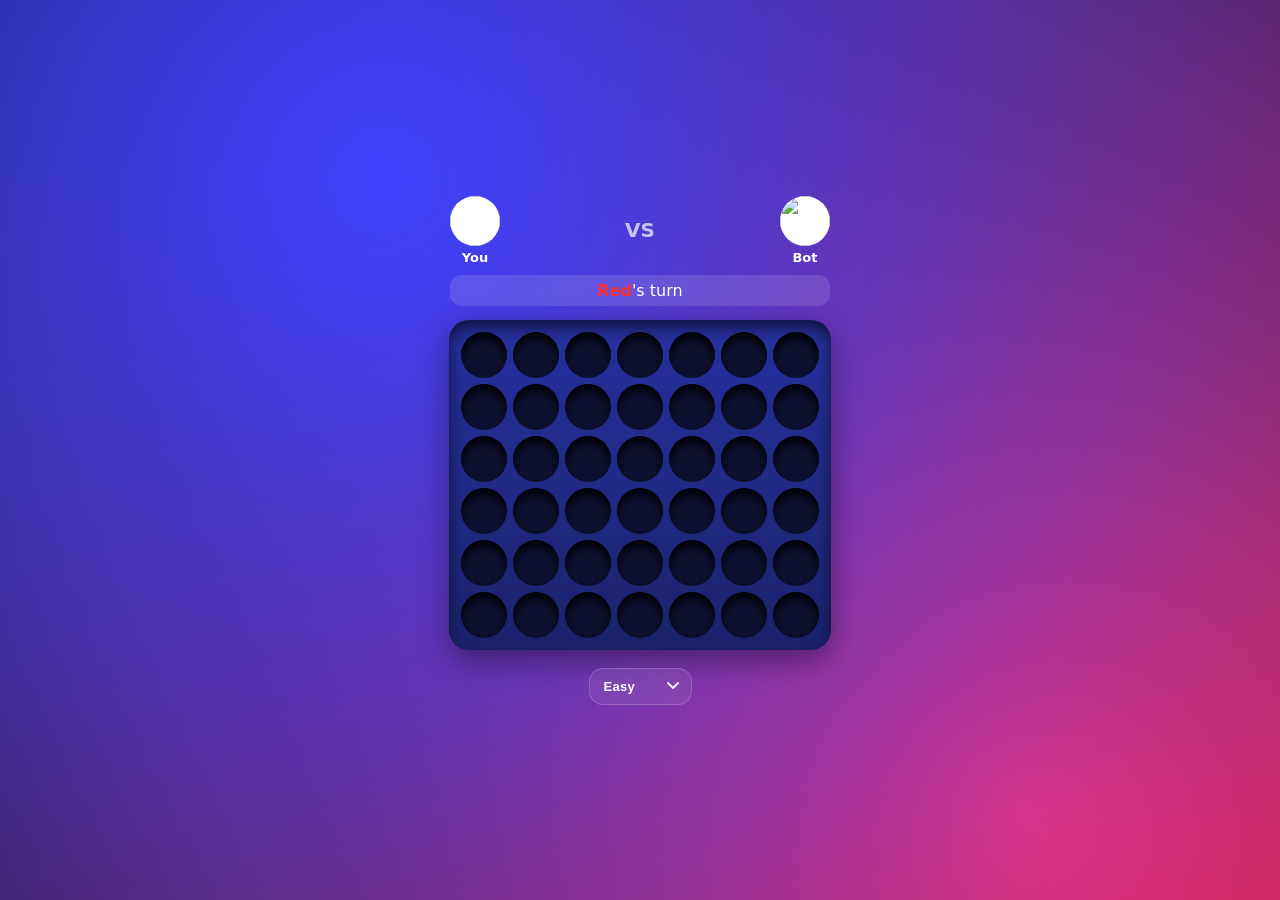
==== test/browser_fixture.html @ a3f4973f "Correct late-join/reconnect hydration. Validate player turn and column before inserting tokens. Dedu" ====
<!doctype html>
<html lang="en">
<head>
  <meta charset="utf-8">
  <meta name="viewport" content="width=device-width,initial-scale=1">
  <title>Connect 4 browser fixture</title>
  <link rel="stylesheet" href="../style.css">
</head>
<body>
  <div class="phone">
    <div class="topbar">
      <div class="player left" id="player1Panel">
        <img id="player1Avatar" alt="">
        <div class="name" id="player1Name">Red</div>
        <div class="wins" id="player1Wins">Wins: <span>0</span></div>
      </div>
      <div class="vs">VS</div>
      <div class="player right" id="player2Panel">
        <img id="player2Avatar" alt="">
        <div class="name" id="player2Name">Yellow</div>
        <div class="wins" id="player2Wins">Wins: <span>0</span></div>
      </div>
    </div>
    <div class="turnIndicator" id="status">Your Turn</div>
    <div id="board"></div>
    <div id="winnerBanner" class="winner-banner" hidden>
      <span class="winner-banner-emoji" id="winnerEmoji">🏆</span>
      <span class="winner-banner-text"><strong id="winnerNameDisplay">Red</strong> wins!</span>
      <div class="winner-banner-actions">
        <button class="winner-btn" id="winnerPlayAgain">Rematch</button>
      </div>
    </div>
    <div class="controls">
      <select id="difficulty">
        <option value="1">Easy</option>
        <option value="3">Medium</option>
        <option value="5">Hard</option>
      </select>
    </div>
  </div>
  <div id="waitingOverlay" class="waiting-overlay">
    <div class="waiting-card">
      <div class="waiting-spinner"></div>
      <p class="waiting-text">Waiting for opponent…</p>
      <button class="waiting-invite-btn hidden" id="inviteBtn">Invite a friend</button>
      <button class="waiting-bot-btn" id="playBotBtn">Play vs Bot instead</button>
    </div>
  </div>
  <script>
    window.Usion = {
      init: function (cb) {
        setTimeout(function () {
          cb({ userId: "browser-player", userName: "You", playerIds: [] });
        }, 0);
      },
      getLaunchParams: function () { return { mode: "single" }; },
      log: function () {},
      cloud: {
        get: function () { return Promise.resolve(null); },
        set: function () { return Promise.resolve({ success: true }); },
        shared: { incr: function () { return Promise.resolve({ success: true }); } }
      },
      leaderboard: { submit: function () { return Promise.resolve({ success: true }); } },
      game: {
        isMultiplayer: function () { return false; },
        onRoomAssigned: function () {}
      }
    };
  </script>
  <script src="../script.js"></script>
</body>
</html>
---- style.css ----
*{
box-sizing:border-box;
}

body{

margin:0;
min-height:100vh;

background-size:400% 400%;
animation:bgmove 12s infinite alternate;

font-family:system-ui;

background:
radial-gradient(circle at 30% 20%, #3d42ff, transparent),
radial-gradient(circle at 80% 90%, #ff2f6e, transparent),
#111438;

display:flex;
align-items:center;
justify-content:center;

color:white;
-webkit-user-select:none;
user-select:none;
-webkit-touch-callout:none;
}

/* phone container */

.phone{

width:100%;
max-width:420px;

display:flex;
flex-direction:column;

align-items:center;

padding:20px;
}

/* avatars */

.topbar{

width:100%;

display:flex;
align-items:center;
justify-content:space-between;

margin-bottom:10px;
}

.player{

display:flex;
flex-direction:column;
align-items:center;
}

.player img{

width:50px;
height:50px;

border-radius:50%;

background:white;
}

.player .name{
font-weight:600;
font-size:13px;
margin-top:4px;
}

.player .wins{
font-size:11px;
opacity:.75;
margin-top:2px;
letter-spacing:.3px;
}

.player .wins span{
font-weight:800;
opacity:1;
}

.player.left .wins span{ color:#ff7a7a; }
.player.right .wins span{ color:#ffe27a; }

.vs{

font-weight:700;
font-size:20px;
opacity:.7;
}

/* turn indicator */

.turnIndicator{

width:100%;

text-align:center;

background:#ffffff20;

padding:6px 10px;

border-radius:12px;

margin-bottom:14px;
}

/* board */

:root {
  --cell-size: clamp(36px, 11vw, 46px);
}

#board{

position: relative;

display:grid;

grid-template-columns:repeat(7, var(--cell-size));
grid-template-rows: repeat(6, var(--cell-size));

gap:6px;

padding:12px;

border-radius:20px;

background:linear-gradient(180deg,#2730a0,#1b226b);

box-shadow:
inset 0 8px 14px rgba(0,0,0,.6),
0 10px 30px rgba(0,0,0,.4);
}

/* cells */

.cell{

width: var(--cell-size);
height: var(--cell-size);

border-radius:50%;

background:#0e1030;

display:flex;

align-items:center;
justify-content:center;

cursor:pointer;

box-shadow:
inset 0 6px 10px rgba(0,0,0,.9);

}

.cell::after{

content:"";

width:85%;
height:85%;

border-radius:50%;

transition:.25s;
}

/* red disc */

.cell[data-player="1"]::after{

background:radial-gradient(circle,#ff7a7a,#ff2e2e);

box-shadow:0 0 12px red;
}

/* yellow disc */

.cell[data-player="2"]::after{

background:radial-gradient(circle,#ffe27a,#ffc400);

box-shadow:0 0 12px gold;
}


/* drop overlay disk */

.drop-disk{
position: absolute;
border-radius: 50%;
width: 85%;
height: 85%;
pointer-events: none;
z-index: 10;
}

.drop-disk[data-player="1"]{
background: radial-gradient(circle,#ff7a7a,#ff2e2e);
box-shadow: 0 0 12px red;
}

.drop-disk[data-player="2"]{
background: radial-gradient(circle,#ffe27a,#ffc400);
box-shadow: 0 0 12px gold;
}

/* last inserted disk — glowing border pulse (color per player) */

.cell[data-player="1"].last-inserted{
animation: lastInsertedGlowRed 1.4s ease-in-out infinite alternate;
}

.cell[data-player="2"].last-inserted{
animation: lastInsertedGlowYellow 1.4s ease-in-out infinite alternate;
}

@keyframes lastInsertedGlowRed{
from{
  box-shadow:
    inset 0 6px 10px rgba(0,0,0,.9),
    0 0 0 2px rgba(255,60,60,0.8),
    0 0 10px 3px rgba(255,60,60,0.4);
}
to{
  box-shadow:
    inset 0 6px 10px rgba(0,0,0,.9),
    0 0 0 3px rgba(255,80,80,1),
    0 0 22px 8px rgba(255,60,60,0.7);
}
}

@keyframes lastInsertedGlowYellow{
from{
  box-shadow:
    inset 0 6px 10px rgba(0,0,0,.9),
    0 0 0 2px rgba(255,196,0,0.8),
    0 0 10px 3px rgba(255,196,0,0.4);
}
to{
  box-shadow:
    inset 0 6px 10px rgba(0,0,0,.9),
    0 0 0 3px rgba(255,210,0,1),
    0 0 22px 8px rgba(255,196,0,0.7);
}
}

/* controls */

.controls{
margin-top:18px;
display:flex;
gap:10px;
justify-content:center;
flex-wrap:wrap;
width:100%;
}

select{
background: rgba(255,255,255,0.08);
border: 1.5px solid rgba(255,255,255,0.18);
color: white;
padding: 10px 36px 10px 14px;
border-radius: 14px;
cursor: pointer;
font-size: 13px;
font-weight: 600;
letter-spacing: 0.3px;
appearance: none;
-webkit-appearance: none;
background-image: url("data:image/svg+xml,%3Csvg xmlns='http://www.w3.org/2000/svg' width='12' height='8' viewBox='0 0 12 8'%3E%3Cpath d='M1 1l5 5 5-5' stroke='white' stroke-width='1.8' fill='none' stroke-linecap='round'/%3E%3C/svg%3E");
background-repeat: no-repeat;
background-position: right 12px center;
backdrop-filter: blur(10px);
transition: border-color 0.2s, background 0.2s;
}

select:hover{
border-color: rgba(255,255,255,0.4);
background-color: rgba(255,255,255,0.14);
}

select option{
background: #1b226b;
color: white;
}

button#reset{
background: linear-gradient(135deg, #ff2e6e, #ff6b2e);
border: none;
color: white;
padding: 10px 22px;
border-radius: 14px;
cursor: pointer;
font-size: 13px;
font-weight: 700;
letter-spacing: 0.5px;
text-transform: uppercase;
box-shadow: 0 4px 15px rgba(255,46,110,0.4);
transition: transform 0.15s, box-shadow 0.15s;
}

button#reset:hover{
transform: translateY(-2px);
box-shadow: 0 6px 20px rgba(255,46,110,0.6);
}

button#reset:active{
transform: translateY(0);
}

/* winner banner (non-blocking) */

.winner-banner{
width: 100%;
margin-top: 14px;
padding: 12px 14px;
border-radius: 18px;
background: linear-gradient(145deg, #1b226b, #2730a0);
border: 1.5px solid rgba(255,255,255,0.18);
box-shadow: 0 12px 30px rgba(0,0,0,0.35);
display: flex;
align-items: center;
gap: 10px;
flex-wrap: wrap;
position: relative;
animation: bannerSlide 0.35s cubic-bezier(0.34,1.56,0.64,1);
}

.winner-banner[hidden]{ display: none; }

.winner-banner-emoji{
font-size: 26px;
animation: bounce 0.6s ease 0.1s both;
}

.winner-banner-text{
font-size: 15px;
font-weight: 600;
opacity: 0.95;
}

.winner-banner-text strong{
font-weight: 900;
text-shadow: 0 0 18px currentColor;
}

.winner-banner-actions{
display: flex;
gap: 8px;
margin-left: auto;
}

.winner-banner .winner-btn{
padding: 8px 16px;
font-size: 13px;
border-radius: 999px;
}

@keyframes bannerSlide{
from{ transform: translateY(6px); opacity: 0; }
to{ transform: translateY(0); opacity: 1; }
}

.winner-btn{
background: white;
color: #1b226b;
border: none;
padding: 14px 28px;
border-radius: 50px;
font-size: 15px;
font-weight: 800;
cursor: pointer;
letter-spacing: 0.3px;
transition: transform 0.15s, box-shadow 0.15s;
box-shadow: 0 6px 20px rgba(0,0,0,0.3);
}

.winner-btn:disabled{
opacity: 0.5;
cursor: not-allowed;
transform: none !important;
}

.winner-btn:hover:not(:disabled){
transform: translateY(-2px) scale(1.04);
box-shadow: 0 10px 28px rgba(0,0,0,0.4);
}

.winner-btn-share{
background: transparent;
color: white;
border: 2px solid rgba(255,255,255,0.45);
box-shadow: none;
}

.winner-btn-share:hover:not(:disabled){
background: rgba(255,255,255,0.12);
box-shadow: none;
}

.confetti-piece{
position: absolute;
width: 9px;
height: 9px;
border-radius: 2px;
animation: confettiFall 1.4s ease-out forwards;
}

@keyframes confettiFall{
0%{ transform: translateY(-10px) rotate(0deg); opacity:1; }
100%{ transform: translateY(320px) rotate(760deg); opacity:0; }
}

@keyframes fadeIn{
from{ opacity:0; }
to{ opacity:1; }
}

@keyframes popIn{
from{ transform: scale(0.4); opacity:0; }
to{ transform: scale(1); opacity:1; }
}

@keyframes bounce{
0%{ transform: scale(0) rotate(-20deg); }
60%{ transform: scale(1.3) rotate(10deg); }
100%{ transform: scale(1) rotate(0deg); }
}

.cell.winner::after{
animation: winPulse 0.5s ease infinite alternate !important;
}

@keyframes winPulse{
from{ transform: scale(1); }
to{ transform: scale(1.18); filter: brightness(1.4); }
}

/* animated background */

@keyframes bgmove{

0%{
background-position:0% 50%;
}

100%{
background-position:100% 50%;
}

}

/* waiting overlay */

.waiting-overlay{
display: none;
position: fixed;
inset: 0;
z-index: 50;
align-items: center;
justify-content: center;
background: rgba(0,0,0,0.7);
backdrop-filter: blur(6px);
}

.waiting-overlay.show{
display: flex;
animation: fadeIn 0.3s ease;
}

.waiting-card{
background: linear-gradient(145deg, #1b226b, #2730a0);
border: 2px solid rgba(255,255,255,0.15);
border-radius: 28px;
padding: 40px 48px;
text-align: center;
box-shadow: 0 30px 80px rgba(0,0,0,0.6);
animation: popIn 0.4s cubic-bezier(0.34,1.56,0.64,1);
}

.waiting-spinner{
width: 48px;
height: 48px;
border: 4px solid rgba(255,255,255,0.2);
border-top-color: white;
border-radius: 50%;
animation: spin 0.8s linear infinite;
margin: 0 auto 16px;
}

.waiting-text{
font-size: 16px;
opacity: 0.8;
margin: 0 0 20px;
color: white;
}

.waiting-invite-btn{
display: block;
width: 100%;
background: linear-gradient(135deg, #00d676, #00a050);
border: none;
color: white;
padding: 11px 22px;
border-radius: 14px;
font-size: 14px;
font-weight: 700;
cursor: pointer;
margin: 0 0 10px;
box-shadow: 0 4px 15px rgba(0,214,118,0.35);
transition: transform 0.15s;
}

.waiting-invite-btn:hover{ transform: translateY(-1px); }

.waiting-invite-btn.hidden{ display: none; }

.waiting-bot-btn{
background: rgba(255,255,255,0.12);
border: 1.5px solid rgba(255,255,255,0.3);
color: white;
padding: 10px 22px;
border-radius: 14px;
font-size: 13px;
font-weight: 600;
cursor: pointer;
transition: background 0.2s;
}

.waiting-bot-btn:hover{
background: rgba(255,255,255,0.22);
}

@keyframes spin{
to{ transform: rotate(360deg); }
}
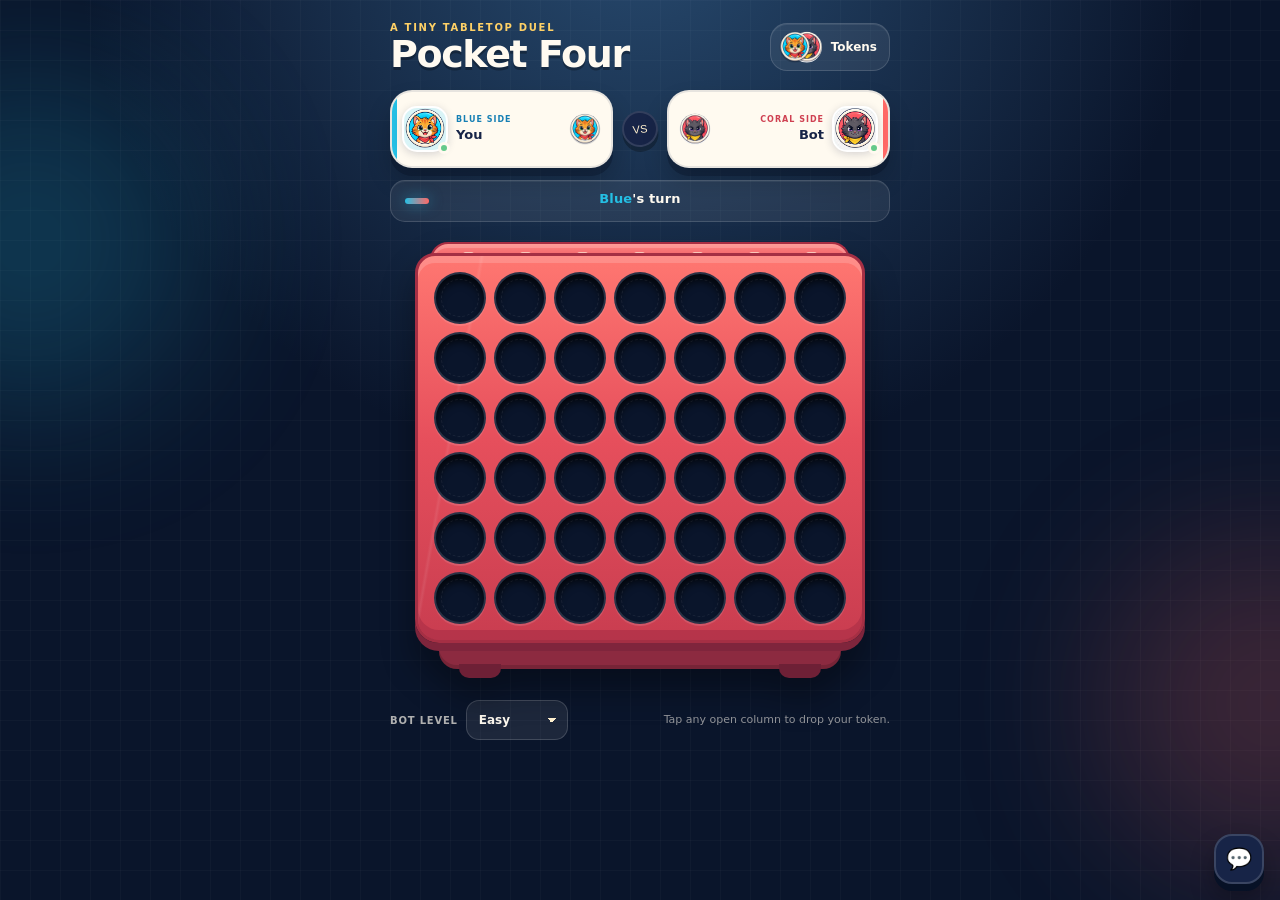
==== commit 48734fff: "Refactor code structure for improved readability and maintainability" ====
--- a/test/browser_fixture.html
+++ b/test/browser_fixture.html
@@ -2,69 +2,61 @@
 <html lang="en">
 <head>
   <meta charset="utf-8">
-  <meta name="viewport" content="width=device-width,initial-scale=1">
-  <title>Connect 4 browser fixture</title>
+  <meta name="viewport" content="width=device-width,initial-scale=1,viewport-fit=cover">
+  <base href="../">
+  <title>Pocket Four browser fixture</title>
   <link rel="stylesheet" href="../style.css">
 </head>
 <body>
-  <div class="phone">
-    <div class="topbar">
-      <div class="player left" id="player1Panel">
-        <img id="player1Avatar" alt="">
-        <div class="name" id="player1Name">Red</div>
-        <div class="wins" id="player1Wins">Wins: <span>0</span></div>
-      </div>
-      <div class="vs">VS</div>
-      <div class="player right" id="player2Panel">
-        <img id="player2Avatar" alt="">
-        <div class="name" id="player2Name">Yellow</div>
-        <div class="wins" id="player2Wins">Wins: <span>0</span></div>
-      </div>
-    </div>
-    <div class="turnIndicator" id="status">Your Turn</div>
-    <div id="board"></div>
-    <div id="winnerBanner" class="winner-banner" hidden>
-      <span class="winner-banner-emoji" id="winnerEmoji">🏆</span>
-      <span class="winner-banner-text"><strong id="winnerNameDisplay">Red</strong> wins!</span>
-      <div class="winner-banner-actions">
-        <button class="winner-btn" id="winnerPlayAgain">Rematch</button>
-      </div>
-    </div>
-    <div class="controls">
-      <select id="difficulty">
-        <option value="1">Easy</option>
-        <option value="3">Medium</option>
-        <option value="5">Hard</option>
-      </select>
-    </div>
-  </div>
-  <div id="waitingOverlay" class="waiting-overlay">
-    <div class="waiting-card">
-      <div class="waiting-spinner"></div>
-      <p class="waiting-text">Waiting for opponent…</p>
-      <button class="waiting-invite-btn hidden" id="inviteBtn">Invite a friend</button>
-      <button class="waiting-bot-btn" id="playBotBtn">Play vs Bot instead</button>
-    </div>
+  <div class="room-glow room-glow-one" aria-hidden="true"></div>
+  <div class="room-glow room-glow-two" aria-hidden="true"></div>
+  <main class="phone game-shell">
+    <header class="game-heading">
+      <div><p class="game-kicker">A tiny tabletop duel</p><h1>Pocket Four</h1></div>
+      <button id="tokenEditBtn" class="token-edit-btn" type="button" aria-label="Choose a token pair">
+        <span class="token-edit-stack" aria-hidden="true"><img id="tokenEditPreview1" src="../assets/tokens/whisker-rivals-1.png" alt=""><img id="tokenEditPreview2" src="../assets/tokens/whisker-rivals-2.png" alt=""></span><span>Tokens</span>
+      </button>
+    </header>
+    <section class="topbar" aria-label="Players">
+      <article class="player left" id="player1Panel">
+        <div class="player-portrait"><img id="player1Avatar" src="../assets/tokens/whisker-rivals-1.png" alt="Player one avatar"><span class="presence-dot"></span></div>
+        <div class="player-copy"><span class="seat-label">Blue side</span><div class="name" id="player1Name">You</div><div class="wins" id="player1Wins">Wins <span>0</span></div></div>
+        <img class="player-token" id="player1Token" src="../assets/tokens/whisker-rivals-1.png" alt="Player one token">
+      </article>
+      <div class="versus-mark" aria-hidden="true"><span>VS</span></div>
+      <article class="player right" id="player2Panel">
+        <img class="player-token" id="player2Token" src="../assets/tokens/whisker-rivals-2.png" alt="Player two token">
+        <div class="player-copy player-copy-right"><span class="seat-label">Coral side</span><div class="name" id="player2Name">Bot</div><div class="wins" id="player2Wins">Wins <span>0</span></div></div>
+        <div class="player-portrait"><img id="player2Avatar" src="../assets/tokens/whisker-rivals-2.png" alt="Player two avatar"><span class="presence-dot"></span></div>
+      </article>
+    </section>
+    <div class="turn-indicator" id="status" role="status">Your turn</div>
+    <section class="board-stage" aria-label="Four in a row game board">
+      <div class="board-lip" aria-hidden="true"><span></span><span></span><span></span><span></span><span></span><span></span><span></span></div>
+      <div id="board"></div><div class="board-foot" aria-hidden="true"><span></span><span></span></div>
+    </section>
+    <div id="winnerBanner" class="winner-banner" hidden><span class="winner-banner-emoji" id="winnerEmoji">🏆</span><span class="winner-banner-text"><strong id="winnerNameDisplay">Player</strong> wins the shelf!</span><div class="winner-banner-actions"><button class="winner-btn" id="winnerPlayAgain">Rematch</button></div></div>
+    <div class="controls"><label class="difficulty-control" id="difficultyControl"><span>Bot level</span><select id="difficulty"><option value="1">Easy</option><option value="3">Medium</option><option value="5">Hard</option></select></label><p class="board-tip">Tap any open column to drop your token.</p></div>
+  </main>
+  <button id="chatToggle" class="chat-toggle" type="button" aria-label="Түргэн чат" aria-expanded="false">💬</button>
+  <div id="chatPicker" class="chat-picker" aria-hidden="true"><div class="chat-picker-title">Түргэн чат</div><div class="chat-phrases" id="chatPhrases"></div><form id="customChatForm" class="custom-chat-form" hidden><button id="customChatBack" class="custom-chat-back" type="button">←</button><input id="customChatInput" class="custom-chat-input" type="text" maxlength="80" placeholder="Type a message…"><button class="custom-chat-send" type="submit">Send</button></form></div>
+  <div id="reactionLayer" class="reaction-layer" aria-live="polite"></div>
+  <div id="waitingOverlay" class="waiting-overlay" aria-hidden="true">
+    <section class="waiting-card" role="dialog" aria-modal="true" aria-labelledby="prepTitle">
+      <header class="prep-header"><div><p class="prep-kicker">Match preparation</p><h2 id="prepTitle">Choose your token pair</h2><p id="prepSubtitle">Pick a set now. Your seat decides which side you play.</p></div><button id="tokenPickerClose" class="picker-close" type="button" aria-label="Close token picker">×</button></header>
+      <div id="tokenSetGrid" class="token-set-grid" role="radiogroup" aria-label="Token pairs"></div>
+      <footer class="prep-footer"><div class="selected-pair"><span class="selected-pair-label">Selected</span><strong id="selectedTokenName">Whisker Rivals</strong></div><button id="tokenConfirmBtn" class="confirm-token-btn" type="button">Use this pair</button></footer>
+      <div class="lobby-wait" id="lobbyWait"><div class="waiting-spinner"></div><div><p class="waiting-text">Waiting for opponent…</p><p class="waiting-note">You can keep browsing while the room fills.</p></div><div class="waiting-actions"><button class="waiting-invite-btn hidden" id="inviteBtn">Invite a friend</button><button class="waiting-bot-btn" id="playBotBtn">Play the bot</button></div></div>
+    </section>
   </div>
   <script>
     window.Usion = {
-      init: function (cb) {
-        setTimeout(function () {
-          cb({ userId: "browser-player", userName: "You", playerIds: [] });
-        }, 0);
-      },
+      init: function (cb) { setTimeout(function () { cb({ userId: "browser-player", userName: "You", playerIds: [] }); }, 0); },
       getLaunchParams: function () { return { mode: "single" }; },
       log: function () {},
-      cloud: {
-        get: function () { return Promise.resolve(null); },
-        set: function () { return Promise.resolve({ success: true }); },
-        shared: { incr: function () { return Promise.resolve({ success: true }); } }
-      },
+      cloud: { get: function () { return Promise.resolve(null); }, set: function () { return Promise.resolve({ success: true }); }, shared: { incr: function () { return Promise.resolve({ success: true }); } } },
       leaderboard: { submit: function () { return Promise.resolve({ success: true }); } },
-      game: {
-        isMultiplayer: function () { return false; },
-        onRoomAssigned: function () {}
-      }
+      game: { isMultiplayer: function () { return false; }, onRoomAssigned: function () {}, realtime: function () { return Promise.resolve({ success: true }); } }
     };
   </script>
   <script src="../script.js"></script>
--- a/style.css
+++ b/style.css
@@ -1,552 +1,837 @@
-*{
-box-sizing:border-box;
-}
+:root{
+  --night:#13233f;
+  --night-deep:#0a152b;
+  --ink:#172447;
+  --muted:#6e7690;
+  --paper:#fffaf0;
+  --cream:#fff0cf;
+  --blue:#25bfe4;
+  --blue-deep:#167fb4;
+  --coral:#ff6966;
+  --coral-deep:#cf4051;
+  --gold:#ffd166;
+  --green:#64c98a;
+  --cell-size:clamp(34px,10.35vw,52px);
+  --cell-gap:clamp(5px,1.6vw,8px);
+  color-scheme:dark;
+}
+
+*{box-sizing:border-box}
+
+html{min-height:100%;background:var(--night-deep)}
 
 body{
-
-margin:0;
-min-height:100vh;
-
-background-size:400% 400%;
-animation:bgmove 12s infinite alternate;
-
-font-family:system-ui;
-
-background:
-radial-gradient(circle at 30% 20%, #3d42ff, transparent),
-radial-gradient(circle at 80% 90%, #ff2f6e, transparent),
-#111438;
-
-display:flex;
-align-items:center;
-justify-content:center;
-
-color:white;
--webkit-user-select:none;
-user-select:none;
--webkit-touch-callout:none;
-}
-
-/* phone container */
-
-.phone{
-
-width:100%;
-max-width:420px;
-
-display:flex;
-flex-direction:column;
-
-align-items:center;
-
-padding:20px;
-}
-
-/* avatars */
+  margin:0;
+  min-height:100vh;
+  min-height:100svh;
+  overflow-x:hidden;
+  background:
+    linear-gradient(rgba(255,255,255,.025) 1px,transparent 1px),
+    linear-gradient(90deg,rgba(255,255,255,.025) 1px,transparent 1px),
+    radial-gradient(circle at 50% -10%,#284b70 0,transparent 48%),
+    var(--night-deep);
+  background-size:30px 30px,30px 30px,auto,auto;
+  color:var(--paper);
+  display:flex;
+  justify-content:center;
+  font-family:"Avenir Next","Segoe UI",system-ui,sans-serif;
+  -webkit-font-smoothing:antialiased;
+  -webkit-user-select:none;
+  user-select:none;
+  -webkit-touch-callout:none;
+}
+
+button,select,input{font:inherit}
+button{touch-action:manipulation}
+button:focus-visible,select:focus-visible,input:focus-visible,.cell:focus-visible{
+  outline:3px solid var(--gold);
+  outline-offset:3px;
+}
+
+.room-glow{
+  position:fixed;
+  width:340px;
+  height:340px;
+  border-radius:50%;
+  filter:blur(80px);
+  opacity:.2;
+  pointer-events:none;
+}
+
+.room-glow-one{left:-140px;top:8%;background:var(--blue)}
+.room-glow-two{right:-160px;bottom:3%;background:var(--coral)}
+
+.game-shell{
+  position:relative;
+  z-index:1;
+  width:100%;
+  max-width:560px;
+  min-height:100svh;
+  padding:max(22px,env(safe-area-inset-top)) 18px max(28px,env(safe-area-inset-bottom));
+  display:flex;
+  flex-direction:column;
+  align-items:center;
+}
+
+.game-heading{
+  width:min(100%,500px);
+  display:flex;
+  align-items:center;
+  justify-content:space-between;
+  gap:16px;
+  margin-bottom:18px;
+}
+
+.game-kicker,.prep-kicker{
+  margin:0 0 3px;
+  color:var(--gold);
+  font-size:10px;
+  font-weight:900;
+  letter-spacing:1.7px;
+  text-transform:uppercase;
+}
+
+.game-heading h1{
+  margin:0;
+  font-family:"Cooper Black","Arial Rounded MT Bold",system-ui,sans-serif;
+  font-size:clamp(27px,7vw,38px);
+  font-weight:900;
+  line-height:.95;
+  letter-spacing:-1.4px;
+  color:var(--paper);
+  text-shadow:0 3px 0 rgba(0,0,0,.28);
+}
+
+.token-edit-btn{
+  min-height:46px;
+  padding:7px 12px 7px 8px;
+  border:1px solid rgba(255,255,255,.14);
+  border-radius:17px;
+  display:flex;
+  align-items:center;
+  gap:8px;
+  background:rgba(255,255,255,.07);
+  color:var(--paper);
+  font-size:12px;
+  font-weight:850;
+  cursor:pointer;
+  box-shadow:inset 0 1px rgba(255,255,255,.08);
+  transition:transform .16s ease,background .16s ease;
+}
+
+.token-edit-btn:hover{background:rgba(255,255,255,.12);transform:translateY(-1px)}
+.token-edit-btn:active{transform:translateY(1px)}
+
+.token-edit-stack{position:relative;width:44px;height:32px;display:block}
+.token-edit-stack img{
+  position:absolute;
+  top:0;
+  width:32px;
+  height:32px;
+  border-radius:50%;
+  object-fit:cover;
+  clip-path:circle(48%);
+  filter:drop-shadow(0 2px 2px rgba(0,0,0,.28));
+}
+.token-edit-stack img:first-child{left:0;z-index:2}
+.token-edit-stack img:last-child{right:0}
 
 .topbar{
-
-width:100%;
-
-display:flex;
-align-items:center;
-justify-content:space-between;
-
-margin-bottom:10px;
+  width:min(100%,500px);
+  display:grid;
+  grid-template-columns:minmax(0,1fr) 38px minmax(0,1fr);
+  align-items:stretch;
+  gap:8px;
+  margin-bottom:12px;
 }
 
 .player{
-
-display:flex;
-flex-direction:column;
-align-items:center;
-}
-
-.player img{
-
-width:50px;
-height:50px;
-
-border-radius:50%;
-
-background:white;
-}
+  position:relative;
+  min-width:0;
+  min-height:78px;
+  padding:10px;
+  border:2px solid rgba(23,36,71,.1);
+  border-radius:22px;
+  display:flex;
+  align-items:center;
+  gap:8px;
+  overflow:hidden;
+  background:var(--paper);
+  color:var(--ink);
+  box-shadow:0 8px 0 rgba(4,13,29,.28),0 14px 25px rgba(0,0,0,.2);
+}
+
+.player::before{
+  content:"";
+  position:absolute;
+  inset:0 auto 0 0;
+  width:5px;
+  background:var(--blue);
+}
+
+.player.right::before{left:auto;right:0;background:var(--coral)}
+
+.player-portrait{
+  position:relative;
+  flex:0 0 46px;
+  width:46px;
+  height:46px;
+}
+
+.player-portrait img{
+  width:100%;
+  height:100%;
+  border-radius:15px;
+  object-fit:cover;
+  background:#d9f4f7;
+  border:2px solid #fff;
+  box-shadow:0 2px 8px rgba(23,36,71,.18);
+}
+
+.presence-dot{
+  position:absolute;
+  right:-2px;
+  bottom:-2px;
+  width:12px;
+  height:12px;
+  border:3px solid var(--paper);
+  border-radius:50%;
+  background:var(--green);
+}
+
+.player-copy{min-width:0;flex:1}
+.player-copy-right{text-align:right}
+.seat-label{
+  display:block;
+  color:var(--blue-deep);
+  font-size:8px;
+  line-height:1.1;
+  font-weight:900;
+  letter-spacing:1px;
+  text-transform:uppercase;
+}
+.right .seat-label{color:var(--coral-deep)}
 
 .player .name{
-font-weight:600;
-font-size:13px;
-margin-top:4px;
-}
-
-.player .wins{
-font-size:11px;
-opacity:.75;
-margin-top:2px;
-letter-spacing:.3px;
-}
-
-.player .wins span{
-font-weight:800;
-opacity:1;
-}
-
-.player.left .wins span{ color:#ff7a7a; }
-.player.right .wins span{ color:#ffe27a; }
-
-.vs{
-
-font-weight:700;
-font-size:20px;
-opacity:.7;
-}
-
-/* turn indicator */
-
-.turnIndicator{
-
-width:100%;
-
-text-align:center;
-
-background:#ffffff20;
-
-padding:6px 10px;
-
-border-radius:12px;
-
-margin-bottom:14px;
-}
-
-/* board */
-
-:root {
-  --cell-size: clamp(36px, 11vw, 46px);
+  max-width:100%;
+  margin-top:2px;
+  overflow:hidden;
+  text-overflow:ellipsis;
+  white-space:nowrap;
+  font-size:13px;
+  font-weight:900;
+}
+
+.player .wins{margin-top:2px;color:var(--muted);font-size:10px;font-weight:750}
+.player .wins span{color:var(--ink);font-size:12px;font-weight:950}
+
+.player-token{
+  flex:0 0 32px;
+  width:32px;
+  height:32px;
+  border-radius:50%;
+  object-fit:cover;
+  clip-path:circle(48%);
+  filter:drop-shadow(0 2px 2px rgba(23,36,71,.25));
+}
+
+.versus-mark{display:flex;align-items:center;justify-content:center}
+.versus-mark span{
+  width:36px;
+  height:36px;
+  border-radius:50%;
+  display:grid;
+  place-items:center;
+  background:var(--ink);
+  color:var(--cream);
+  border:2px solid rgba(255,255,255,.12);
+  font-family:"Cooper Black","Arial Rounded MT Bold",sans-serif;
+  font-size:11px;
+  transform:rotate(-6deg);
+  box-shadow:0 5px 0 rgba(0,0,0,.28);
+}
+
+.turn-indicator{
+  position:relative;
+  width:min(100%,500px);
+  min-height:42px;
+  padding:10px 50px;
+  border:1px solid rgba(255,255,255,.14);
+  border-radius:15px;
+  background:rgba(255,255,255,.07);
+  color:var(--paper);
+  text-align:center;
+  font-size:13px;
+  font-weight:850;
+  letter-spacing:.15px;
+  box-shadow:inset 0 1px rgba(255,255,255,.06);
+}
+
+.turn-indicator::before{
+  content:"";
+  position:absolute;
+  left:14px;
+  top:50%;
+  width:24px;
+  height:6px;
+  border-radius:99px;
+  background:linear-gradient(90deg,var(--blue),var(--coral));
+  transform:translateY(-50%);
+  box-shadow:0 0 14px rgba(37,191,228,.5);
+}
+
+.board-stage{
+  position:relative;
+  width:max-content;
+  max-width:100%;
+  margin:20px auto 8px;
+  padding-top:11px;
+  filter:drop-shadow(0 20px 16px rgba(0,0,0,.34));
+}
+
+.board-lip{
+  position:absolute;
+  z-index:2;
+  top:0;
+  left:15px;
+  right:15px;
+  height:23px;
+  padding:0 12px;
+  display:grid;
+  grid-template-columns:repeat(7,1fr);
+  gap:var(--cell-gap);
+  align-items:center;
+  border:2px solid #a92e43;
+  border-bottom:0;
+  border-radius:18px 18px 3px 3px;
+  background:linear-gradient(#ff8680,#e84d5e);
+  box-shadow:inset 0 4px rgba(255,255,255,.18);
+}
+
+.board-lip span{
+  justify-self:center;
+  width:11px;
+  height:5px;
+  border-radius:99px;
+  background:rgba(255,245,223,.65);
 }
 
 #board{
-
-position: relative;
-
-display:grid;
-
-grid-template-columns:repeat(7, var(--cell-size));
-grid-template-rows: repeat(6, var(--cell-size));
-
-gap:6px;
-
-padding:12px;
-
-border-radius:20px;
-
-background:linear-gradient(180deg,#2730a0,#1b226b);
-
-box-shadow:
-inset 0 8px 14px rgba(0,0,0,.6),
-0 10px 30px rgba(0,0,0,.4);
-}
-
-/* cells */
+  position:relative;
+  z-index:3;
+  display:grid;
+  grid-template-columns:repeat(7,var(--cell-size));
+  grid-template-rows:repeat(6,var(--cell-size));
+  gap:var(--cell-gap);
+  padding:clamp(10px,3vw,16px);
+  border:3px solid #a52f44;
+  border-radius:20px 20px 24px 24px;
+  background:
+    linear-gradient(100deg,transparent 12%,rgba(255,255,255,.08) 12.5%,transparent 13%),
+    linear-gradient(180deg,#ff7771 0%,#e64f5c 48%,#c93d50 100%);
+  box-shadow:
+    inset 0 7px rgba(255,255,255,.17),
+    inset 0 -10px rgba(111,22,53,.22),
+    0 8px 0 #7f253c;
+}
+
+.board-foot{
+  position:relative;
+  z-index:1;
+  height:22px;
+  margin:4px 24px 0;
+  border-radius:0 0 18px 18px;
+  background:#8c2a40;
+  box-shadow:inset 0 -4px rgba(0,0,0,.15);
+}
+
+.board-foot span{
+  position:absolute;
+  bottom:-9px;
+  width:42px;
+  height:14px;
+  border-radius:0 0 10px 10px;
+  background:#6e2036;
+}
+.board-foot span:first-child{left:20px}
+.board-foot span:last-child{right:20px}
 
 .cell{
-
-width: var(--cell-size);
-height: var(--cell-size);
-
-border-radius:50%;
-
-background:#0e1030;
-
-display:flex;
-
-align-items:center;
-justify-content:center;
-
-cursor:pointer;
-
-box-shadow:
-inset 0 6px 10px rgba(0,0,0,.9);
-
-}
-
-.cell::after{
-
-content:"";
-
-width:85%;
-height:85%;
-
-border-radius:50%;
-
-transition:.25s;
-}
-
-/* red disc */
-
-.cell[data-player="1"]::after{
-
-background:radial-gradient(circle,#ff7a7a,#ff2e2e);
-
-box-shadow:0 0 12px red;
-}
-
-/* yellow disc */
-
-.cell[data-player="2"]::after{
-
-background:radial-gradient(circle,#ffe27a,#ffc400);
-
-box-shadow:0 0 12px gold;
-}
-
-
-/* drop overlay disk */
+  position:relative;
+  width:var(--cell-size);
+  height:var(--cell-size);
+  padding:0;
+  overflow:hidden;
+  border:2px solid rgba(255,255,255,.12);
+  border-radius:50%;
+  display:flex;
+  align-items:center;
+  justify-content:center;
+  background:var(--night-deep);
+  cursor:pointer;
+  box-shadow:
+    inset 0 7px 9px rgba(0,0,0,.72),
+    0 2px 0 rgba(255,255,255,.12);
+  transition:transform .14s ease,filter .14s ease;
+}
+
+.cell:hover{transform:translateY(-1px);filter:brightness(1.12)}
+.cell:active{transform:scale(.95)}
+
+.cell::before{
+  content:"";
+  position:absolute;
+  inset:11%;
+  border-radius:50%;
+  border:1px dashed rgba(255,255,255,.07);
+  pointer-events:none;
+}
+
+.token-art{
+  position:relative;
+  z-index:2;
+  width:90%;
+  height:90%;
+  border-radius:50%;
+  object-fit:cover;
+  clip-path:circle(48%);
+  pointer-events:none;
+  filter:drop-shadow(0 3px 2px rgba(0,0,0,.35));
+  animation:tokenSettle .24s cubic-bezier(.2,.9,.3,1.35) both;
+}
 
 .drop-disk{
-position: absolute;
-border-radius: 50%;
-width: 85%;
-height: 85%;
-pointer-events: none;
-z-index: 10;
-}
-
-.drop-disk[data-player="1"]{
-background: radial-gradient(circle,#ff7a7a,#ff2e2e);
-box-shadow: 0 0 12px red;
-}
-
-.drop-disk[data-player="2"]{
-background: radial-gradient(circle,#ffe27a,#ffc400);
-box-shadow: 0 0 12px gold;
-}
-
-/* last inserted disk — glowing border pulse (color per player) */
-
-.cell[data-player="1"].last-inserted{
-animation: lastInsertedGlowRed 1.4s ease-in-out infinite alternate;
-}
-
-.cell[data-player="2"].last-inserted{
-animation: lastInsertedGlowYellow 1.4s ease-in-out infinite alternate;
-}
-
-@keyframes lastInsertedGlowRed{
-from{
-  box-shadow:
-    inset 0 6px 10px rgba(0,0,0,.9),
-    0 0 0 2px rgba(255,60,60,0.8),
-    0 0 10px 3px rgba(255,60,60,0.4);
-}
-to{
-  box-shadow:
-    inset 0 6px 10px rgba(0,0,0,.9),
-    0 0 0 3px rgba(255,80,80,1),
-    0 0 22px 8px rgba(255,60,60,0.7);
-}
-}
-
-@keyframes lastInsertedGlowYellow{
-from{
-  box-shadow:
-    inset 0 6px 10px rgba(0,0,0,.9),
-    0 0 0 2px rgba(255,196,0,0.8),
-    0 0 10px 3px rgba(255,196,0,0.4);
-}
-to{
-  box-shadow:
-    inset 0 6px 10px rgba(0,0,0,.9),
-    0 0 0 3px rgba(255,210,0,1),
-    0 0 22px 8px rgba(255,196,0,0.7);
-}
-}
-
-/* controls */
+  position:absolute;
+  z-index:10;
+  border-radius:50%;
+  overflow:hidden;
+  pointer-events:none;
+}
+
+.drop-disk .token-art{width:100%;height:100%;animation:none}
+
+.cell.last-inserted{animation:lastInsertedGlow 1.2s ease-in-out infinite alternate}
+.cell.winner{z-index:5;animation:winnerCell .58s ease infinite alternate!important}
+.cell.winner .token-art{filter:drop-shadow(0 0 9px var(--gold)) brightness(1.12)}
+
+@keyframes tokenSettle{from{transform:scale(.62) rotate(-9deg)}to{transform:scale(1) rotate(0)}}
+@keyframes lastInsertedGlow{from{box-shadow:inset 0 7px 9px rgba(0,0,0,.72),0 0 0 2px rgba(255,209,102,.45)}to{box-shadow:inset 0 7px 9px rgba(0,0,0,.72),0 0 0 4px rgba(255,209,102,.95),0 0 18px rgba(255,209,102,.55)}}
+@keyframes winnerCell{from{transform:translateY(0) scale(1)}to{transform:translateY(-3px) scale(1.08)}}
 
 .controls{
-margin-top:18px;
-display:flex;
-gap:10px;
-justify-content:center;
-flex-wrap:wrap;
-width:100%;
+  width:min(100%,500px);
+  min-height:54px;
+  margin-top:16px;
+  display:flex;
+  align-items:center;
+  justify-content:space-between;
+  gap:12px;
+}
+
+.difficulty-control{
+  display:flex;
+  align-items:center;
+  gap:8px;
+  color:rgba(255,250,240,.68);
+  font-size:10px;
+  font-weight:850;
+  letter-spacing:.8px;
+  text-transform:uppercase;
 }
 
 select{
-background: rgba(255,255,255,0.08);
-border: 1.5px solid rgba(255,255,255,0.18);
-color: white;
-padding: 10px 36px 10px 14px;
-border-radius: 14px;
-cursor: pointer;
-font-size: 13px;
-font-weight: 600;
-letter-spacing: 0.3px;
-appearance: none;
--webkit-appearance: none;
-background-image: url("data:image/svg+xml,%3Csvg xmlns='http://www.w3.org/2000/svg' width='12' height='8' viewBox='0 0 12 8'%3E%3Cpath d='M1 1l5 5 5-5' stroke='white' stroke-width='1.8' fill='none' stroke-linecap='round'/%3E%3C/svg%3E");
-background-repeat: no-repeat;
-background-position: right 12px center;
-backdrop-filter: blur(10px);
-transition: border-color 0.2s, background 0.2s;
-}
-
-select:hover{
-border-color: rgba(255,255,255,0.4);
-background-color: rgba(255,255,255,0.14);
-}
-
-select option{
-background: #1b226b;
-color: white;
-}
-
-button#reset{
-background: linear-gradient(135deg, #ff2e6e, #ff6b2e);
-border: none;
-color: white;
-padding: 10px 22px;
-border-radius: 14px;
-cursor: pointer;
-font-size: 13px;
-font-weight: 700;
-letter-spacing: 0.5px;
-text-transform: uppercase;
-box-shadow: 0 4px 15px rgba(255,46,110,0.4);
-transition: transform 0.15s, box-shadow 0.15s;
-}
-
-button#reset:hover{
-transform: translateY(-2px);
-box-shadow: 0 6px 20px rgba(255,46,110,0.6);
-}
-
-button#reset:active{
-transform: translateY(0);
-}
-
-/* winner banner (non-blocking) */
+  min-height:40px;
+  padding:7px 34px 7px 12px;
+  border:1px solid rgba(255,255,255,.16);
+  border-radius:13px;
+  appearance:none;
+  -webkit-appearance:none;
+  background:
+    linear-gradient(45deg,transparent 50%,var(--cream) 50%) calc(100% - 15px) 17px/5px 5px no-repeat,
+    linear-gradient(135deg,var(--cream) 50%,transparent 50%) calc(100% - 10px) 17px/5px 5px no-repeat,
+    rgba(255,255,255,.08);
+  color:var(--paper);
+  font-size:12px;
+  font-weight:800;
+  cursor:pointer;
+}
+
+select option{background:var(--night);color:var(--paper)}
+.board-tip{margin:0;color:rgba(255,250,240,.55);font-size:11px;line-height:1.35;text-align:right}
 
 .winner-banner{
-width: 100%;
-margin-top: 14px;
-padding: 12px 14px;
-border-radius: 18px;
-background: linear-gradient(145deg, #1b226b, #2730a0);
-border: 1.5px solid rgba(255,255,255,0.18);
-box-shadow: 0 12px 30px rgba(0,0,0,0.35);
-display: flex;
-align-items: center;
-gap: 10px;
-flex-wrap: wrap;
-position: relative;
-animation: bannerSlide 0.35s cubic-bezier(0.34,1.56,0.64,1);
-}
-
-.winner-banner[hidden]{ display: none; }
-
-.winner-banner-emoji{
-font-size: 26px;
-animation: bounce 0.6s ease 0.1s both;
-}
-
-.winner-banner-text{
-font-size: 15px;
-font-weight: 600;
-opacity: 0.95;
-}
-
-.winner-banner-text strong{
-font-weight: 900;
-text-shadow: 0 0 18px currentColor;
-}
-
-.winner-banner-actions{
-display: flex;
-gap: 8px;
-margin-left: auto;
-}
-
-.winner-banner .winner-btn{
-padding: 8px 16px;
-font-size: 13px;
-border-radius: 999px;
-}
-
-@keyframes bannerSlide{
-from{ transform: translateY(6px); opacity: 0; }
-to{ transform: translateY(0); opacity: 1; }
-}
-
+  width:min(100%,500px);
+  margin-top:18px;
+  padding:12px 13px;
+  border:2px solid rgba(23,36,71,.1);
+  border-radius:20px;
+  display:flex;
+  align-items:center;
+  gap:10px;
+  flex-wrap:wrap;
+  position:relative;
+  overflow:hidden;
+  background:var(--paper);
+  color:var(--ink);
+  box-shadow:0 8px 0 rgba(4,13,29,.26),0 14px 28px rgba(0,0,0,.2);
+  animation:bannerSlide .34s cubic-bezier(.2,.9,.3,1.3);
+}
+.winner-banner[hidden]{display:none}
+.winner-banner-emoji{font-size:27px;animation:bounce .55s ease .08s both}
+.winner-banner-text{font-size:13px;font-weight:750}
+.winner-banner-text strong{font-weight:950}
+.winner-banner-actions{margin-left:auto}
 .winner-btn{
-background: white;
-color: #1b226b;
-border: none;
-padding: 14px 28px;
-border-radius: 50px;
-font-size: 15px;
-font-weight: 800;
-cursor: pointer;
-letter-spacing: 0.3px;
-transition: transform 0.15s, box-shadow 0.15s;
-box-shadow: 0 6px 20px rgba(0,0,0,0.3);
-}
-
-.winner-btn:disabled{
-opacity: 0.5;
-cursor: not-allowed;
-transform: none !important;
-}
-
-.winner-btn:hover:not(:disabled){
-transform: translateY(-2px) scale(1.04);
-box-shadow: 0 10px 28px rgba(0,0,0,0.4);
-}
-
-.winner-btn-share{
-background: transparent;
-color: white;
-border: 2px solid rgba(255,255,255,0.45);
-box-shadow: none;
-}
-
-.winner-btn-share:hover:not(:disabled){
-background: rgba(255,255,255,0.12);
-box-shadow: none;
-}
-
-.confetti-piece{
-position: absolute;
-width: 9px;
-height: 9px;
-border-radius: 2px;
-animation: confettiFall 1.4s ease-out forwards;
-}
-
-@keyframes confettiFall{
-0%{ transform: translateY(-10px) rotate(0deg); opacity:1; }
-100%{ transform: translateY(320px) rotate(760deg); opacity:0; }
-}
-
-@keyframes fadeIn{
-from{ opacity:0; }
-to{ opacity:1; }
-}
-
-@keyframes popIn{
-from{ transform: scale(0.4); opacity:0; }
-to{ transform: scale(1); opacity:1; }
-}
-
-@keyframes bounce{
-0%{ transform: scale(0) rotate(-20deg); }
-60%{ transform: scale(1.3) rotate(10deg); }
-100%{ transform: scale(1) rotate(0deg); }
-}
-
-.cell.winner::after{
-animation: winPulse 0.5s ease infinite alternate !important;
-}
-
-@keyframes winPulse{
-from{ transform: scale(1); }
-to{ transform: scale(1.18); filter: brightness(1.4); }
-}
-
-/* animated background */
-
-@keyframes bgmove{
-
-0%{
-background-position:0% 50%;
-}
-
-100%{
-background-position:100% 50%;
-}
-
-}
-
-/* waiting overlay */
-
+  min-height:38px;
+  padding:8px 15px;
+  border:0;
+  border-radius:13px;
+  background:var(--ink);
+  color:var(--paper);
+  font-size:12px;
+  font-weight:900;
+  cursor:pointer;
+  box-shadow:0 4px 0 #071126;
+}
+.winner-btn:active{transform:translateY(2px);box-shadow:0 2px 0 #071126}
+.winner-btn:disabled{opacity:.48;cursor:not-allowed}
+
+@keyframes bannerSlide{from{transform:translateY(9px);opacity:0}to{transform:none;opacity:1}}
+@keyframes bounce{0%{transform:scale(0) rotate(-18deg)}65%{transform:scale(1.25) rotate(8deg)}100%{transform:scale(1)}}
+
+.confetti-piece{position:absolute;width:8px;height:8px;border-radius:2px;animation:confettiFall 1.4s ease-out forwards}
+@keyframes confettiFall{0%{transform:translateY(-10px) rotate(0);opacity:1}100%{transform:translateY(220px) rotate(720deg);opacity:0}}
+
+/* Multiplayer preparation and paired token cabinet */
 .waiting-overlay{
-display: none;
-position: fixed;
-inset: 0;
-z-index: 50;
-align-items: center;
-justify-content: center;
-background: rgba(0,0,0,0.7);
-backdrop-filter: blur(6px);
-}
-
-.waiting-overlay.show{
-display: flex;
-animation: fadeIn 0.3s ease;
-}
+  display:none;
+  position:fixed;
+  inset:0;
+  z-index:80;
+  padding:max(14px,env(safe-area-inset-top)) 14px max(14px,env(safe-area-inset-bottom));
+  align-items:center;
+  justify-content:center;
+  background:rgba(7,16,34,.78);
+  backdrop-filter:blur(13px);
+}
+
+.waiting-overlay.show{display:flex;animation:fadeIn .2s ease}
+.waiting-overlay[aria-hidden="false"]{display:flex}
+@keyframes fadeIn{from{opacity:0}to{opacity:1}}
 
 .waiting-card{
-background: linear-gradient(145deg, #1b226b, #2730a0);
-border: 2px solid rgba(255,255,255,0.15);
-border-radius: 28px;
-padding: 40px 48px;
-text-align: center;
-box-shadow: 0 30px 80px rgba(0,0,0,0.6);
-animation: popIn 0.4s cubic-bezier(0.34,1.56,0.64,1);
-}
-
+  width:min(620px,100%);
+  max-height:min(820px,calc(100svh - 28px));
+  overflow:hidden;
+  border:1px solid rgba(255,255,255,.13);
+  border-radius:28px;
+  display:grid;
+  grid-template-rows:auto minmax(130px,1fr) auto auto;
+  background:#101e37;
+  color:var(--paper);
+  box-shadow:0 30px 80px rgba(0,0,0,.55),inset 0 1px rgba(255,255,255,.08);
+  animation:drawerIn .34s cubic-bezier(.2,.9,.25,1.15);
+}
+
+@keyframes drawerIn{from{opacity:0;transform:translateY(18px) scale(.97)}to{opacity:1;transform:none}}
+
+.prep-header{
+  padding:20px 20px 14px;
+  display:flex;
+  justify-content:space-between;
+  align-items:flex-start;
+  gap:18px;
+  border-bottom:1px solid rgba(255,255,255,.08);
+}
+
+.prep-header h2{
+  margin:0;
+  font-family:"Cooper Black","Arial Rounded MT Bold",system-ui,sans-serif;
+  font-size:clamp(24px,6vw,34px);
+  line-height:1;
+  letter-spacing:-.8px;
+}
+.prep-header p:last-child{max-width:410px;margin:7px 0 0;color:rgba(255,250,240,.61);font-size:12px;line-height:1.4}
+.picker-close{
+  flex:0 0 38px;
+  width:38px;
+  height:38px;
+  border:1px solid rgba(255,255,255,.13);
+  border-radius:13px;
+  background:rgba(255,255,255,.07);
+  color:var(--paper);
+  font-size:25px;
+  line-height:1;
+  cursor:pointer;
+}
+.waiting-overlay[data-phase="waiting"] .picker-close{display:none}
+
+.token-set-grid{
+  padding:15px;
+  overflow:auto;
+  overscroll-behavior:contain;
+  display:grid;
+  grid-template-columns:repeat(3,minmax(0,1fr));
+  gap:10px;
+  scrollbar-color:rgba(255,255,255,.22) transparent;
+}
+
+.token-set-card{
+  position:relative;
+  min-width:0;
+  min-height:142px;
+  padding:12px 9px 10px;
+  border:1px solid rgba(255,255,255,.1);
+  border-radius:18px;
+  display:flex;
+  flex-direction:column;
+  align-items:center;
+  justify-content:center;
+  gap:8px;
+  background:rgba(255,255,255,.045);
+  color:var(--paper);
+  cursor:pointer;
+  transition:transform .15s ease,border-color .15s ease,background .15s ease;
+}
+.token-set-card:hover{transform:translateY(-2px);background:rgba(255,255,255,.08)}
+.token-set-card[aria-checked="true"]{
+  border-color:var(--gold);
+  background:linear-gradient(145deg,rgba(255,209,102,.17),rgba(255,255,255,.07));
+  box-shadow:inset 0 0 0 1px rgba(255,209,102,.2),0 7px 18px rgba(0,0,0,.18);
+}
+.token-set-card[aria-checked="true"]::after{
+  content:"✓";
+  position:absolute;
+  top:8px;
+  right:8px;
+  width:22px;
+  height:22px;
+  border-radius:50%;
+  display:grid;
+  place-items:center;
+  background:var(--gold);
+  color:var(--ink);
+  font-size:12px;
+  font-weight:950;
+}
+
+.token-card-pair{position:relative;width:104px;height:66px}
+.token-card-pair img{
+  position:absolute;
+  top:0;
+  width:66px;
+  height:66px;
+  border-radius:50%;
+  object-fit:cover;
+  clip-path:circle(48%);
+  filter:drop-shadow(0 4px 3px rgba(0,0,0,.32));
+}
+.token-card-pair img:first-child{left:0;z-index:2;transform:rotate(-4deg)}
+.token-card-pair img:last-child{right:0;transform:rotate(4deg)}
+.token-set-name{font-size:11px;font-weight:900;line-height:1.2;text-align:center}
+.token-set-sides{color:rgba(255,250,240,.48);font-size:8px;font-weight:850;letter-spacing:.9px;text-transform:uppercase}
+
+.prep-footer{
+  padding:12px 16px;
+  border-top:1px solid rgba(255,255,255,.08);
+  display:flex;
+  align-items:center;
+  justify-content:space-between;
+  gap:14px;
+  background:rgba(4,12,27,.28);
+}
+.selected-pair{min-width:0;display:flex;flex-direction:column}
+.selected-pair-label{color:rgba(255,250,240,.46);font-size:8px;font-weight:900;letter-spacing:1.1px;text-transform:uppercase}
+.selected-pair strong{overflow:hidden;text-overflow:ellipsis;white-space:nowrap;font-size:12px}
+.confirm-token-btn{
+  min-height:44px;
+  padding:10px 20px;
+  border:0;
+  border-radius:14px;
+  background:var(--gold);
+  color:var(--ink);
+  font-size:12px;
+  font-weight:950;
+  cursor:pointer;
+  box-shadow:0 5px 0 #b77e29;
+}
+.confirm-token-btn:active{transform:translateY(2px);box-shadow:0 3px 0 #b77e29}
+
+.lobby-wait{
+  display:flex;
+  align-items:center;
+  gap:11px;
+  padding:12px 16px;
+  border-top:1px solid rgba(255,255,255,.08);
+  background:rgba(37,191,228,.08);
+}
+.waiting-overlay[data-phase="ready"] .lobby-wait,.waiting-overlay[data-phase="picker"] .lobby-wait{display:none}
 .waiting-spinner{
-width: 48px;
-height: 48px;
-border: 4px solid rgba(255,255,255,0.2);
-border-top-color: white;
-border-radius: 50%;
-animation: spin 0.8s linear infinite;
-margin: 0 auto 16px;
-}
-
-.waiting-text{
-font-size: 16px;
-opacity: 0.8;
-margin: 0 0 20px;
-color: white;
-}
-
-.waiting-invite-btn{
-display: block;
-width: 100%;
-background: linear-gradient(135deg, #00d676, #00a050);
-border: none;
-color: white;
-padding: 11px 22px;
-border-radius: 14px;
-font-size: 14px;
-font-weight: 700;
-cursor: pointer;
-margin: 0 0 10px;
-box-shadow: 0 4px 15px rgba(0,214,118,0.35);
-transition: transform 0.15s;
-}
-
-.waiting-invite-btn:hover{ transform: translateY(-1px); }
-
-.waiting-invite-btn.hidden{ display: none; }
-
-.waiting-bot-btn{
-background: rgba(255,255,255,0.12);
-border: 1.5px solid rgba(255,255,255,0.3);
-color: white;
-padding: 10px 22px;
-border-radius: 14px;
-font-size: 13px;
-font-weight: 600;
-cursor: pointer;
-transition: background 0.2s;
-}
-
-.waiting-bot-btn:hover{
-background: rgba(255,255,255,0.22);
-}
-
-@keyframes spin{
-to{ transform: rotate(360deg); }
-}
+  flex:0 0 26px;
+  width:26px;
+  height:26px;
+  border:3px solid rgba(255,255,255,.14);
+  border-top-color:var(--blue);
+  border-radius:50%;
+  animation:spin .75s linear infinite;
+}
+@keyframes spin{to{transform:rotate(360deg)}}
+.waiting-text{margin:0;font-size:12px;font-weight:900}
+.waiting-note{margin:2px 0 0;color:rgba(255,250,240,.5);font-size:9px}
+.waiting-actions{margin-left:auto;display:flex;gap:7px;flex-wrap:wrap;justify-content:flex-end}
+.waiting-invite-btn,.waiting-bot-btn{
+  min-height:35px;
+  padding:7px 11px;
+  border-radius:11px;
+  font-size:10px;
+  font-weight:900;
+  cursor:pointer;
+}
+.waiting-invite-btn{border:0;background:var(--blue);color:var(--night-deep)}
+.waiting-bot-btn{border:1px solid rgba(255,255,255,.16);background:rgba(255,255,255,.07);color:var(--paper)}
+.hidden{display:none!important}
+
+/* Quick chat */
+.chat-toggle{
+  display:none;
+  position:fixed;
+  right:max(16px,env(safe-area-inset-right));
+  bottom:max(16px,env(safe-area-inset-bottom));
+  z-index:70;
+  width:50px;
+  height:50px;
+  padding:0;
+  align-items:center;
+  justify-content:center;
+  border:2px solid rgba(255,255,255,.15);
+  border-radius:18px;
+  background:var(--ink);
+  color:white;
+  font-size:21px;
+  cursor:pointer;
+  box-shadow:0 7px 0 #071126,0 14px 25px rgba(0,0,0,.3);
+}
+.chat-toggle.show-btn{display:flex}
+.chat-toggle:active{transform:translateY(2px);box-shadow:0 5px 0 #071126}
+
+.chat-picker{
+  --chat-keyboard-inset:0px;
+  position:fixed;
+  right:max(16px,env(safe-area-inset-right));
+  bottom:calc(max(16px,env(safe-area-inset-bottom)) + 62px + var(--chat-keyboard-inset));
+  z-index:71;
+  width:min(336px,calc(100vw - 32px));
+  padding:12px;
+  border:1px solid rgba(255,255,255,.13);
+  border-radius:20px;
+  background:rgba(16,30,55,.98);
+  box-shadow:0 18px 45px rgba(0,0,0,.45);
+  backdrop-filter:blur(14px);
+  opacity:0;
+  pointer-events:none;
+  transform:translateY(8px) scale(.96);
+  transform-origin:bottom right;
+  transition:opacity .16s,transform .16s;
+}
+.chat-picker.show{opacity:1;pointer-events:auto;transform:none}
+.chat-picker-title{margin:0 2px 10px;color:var(--gold);font-size:9px;font-weight:900;letter-spacing:1.2px;text-transform:uppercase}
+.chat-phrases{display:grid;grid-template-columns:repeat(2,minmax(0,1fr));gap:7px}
+.chat-phrase{
+  min-height:40px;
+  padding:8px 10px;
+  border:1px solid rgba(255,255,255,.11);
+  border-radius:12px;
+  background:rgba(255,255,255,.06);
+  color:var(--paper);
+  font-size:12px;
+  font-weight:750;
+  cursor:pointer;
+}
+.chat-phrase:hover{background:rgba(255,255,255,.11)}
+.chat-phrase:active{transform:scale(.97)}
+.chat-custom-toggle{grid-column:1/-1}
+.custom-chat-form{display:flex;gap:7px;margin-top:9px}
+.custom-chat-form[hidden]{display:none}
+.custom-chat-back,.custom-chat-send{min-height:41px;border-radius:11px;cursor:pointer;font-weight:900}
+.custom-chat-back{flex:0 0 41px;padding:0;border:1px solid rgba(255,255,255,.14);background:rgba(255,255,255,.07);color:white;font-size:20px}
+.custom-chat-input{min-width:0;flex:1;min-height:41px;padding:8px 11px;border:1px solid rgba(255,255,255,.17);border-radius:11px;outline:none;background:rgba(0,0,0,.2);color:white;font-size:16px;font-weight:650}
+.custom-chat-input::placeholder{color:rgba(255,255,255,.45)}
+.custom-chat-input:focus{border-color:var(--gold)}
+.custom-chat-send{padding:8px 13px;border:0;background:var(--gold);color:var(--ink);font-size:11px}
+
+.reaction-layer{position:fixed;inset:0;z-index:62;pointer-events:none}
+.reaction-bubble{
+  position:fixed;
+  max-width:min(250px,70vw);
+  padding:8px 13px;
+  border:2px solid var(--ink);
+  border-radius:15px;
+  background:var(--paper);
+  color:var(--ink);
+  font-size:12px;
+  font-weight:850;
+  line-height:1.25;
+  overflow-wrap:anywhere;
+  box-shadow:0 6px 0 rgba(0,0,0,.24);
+  opacity:0;
+  transform:translateY(6px) scale(.7);
+  transition:opacity .17s,transform .22s cubic-bezier(.2,1.4,.5,1);
+}
+.reaction-bubble.player-1{border-bottom-left-radius:3px}
+.reaction-bubble.player-2{border-bottom-right-radius:3px}
+.reaction-bubble.pop{opacity:1;transform:none}
+.reaction-bubble.out{opacity:0;transform:translateY(-9px) scale(.94);transition:opacity .4s,transform .4s}
+
+@media (max-width:520px){
+  .game-shell{padding-left:12px;padding-right:12px}
+  .game-heading{padding:0 4px}
+  .player{min-height:70px;padding:8px 7px;gap:5px;border-radius:18px}
+  .player-portrait{flex-basis:40px;width:40px;height:40px}
+  .player-token{flex-basis:27px;width:27px;height:27px}
+  .player .name{font-size:11px}
+  .player .wins{font-size:9px}
+  .seat-label{font-size:7px}
+  .topbar{grid-template-columns:minmax(0,1fr) 31px minmax(0,1fr);gap:5px}
+  .versus-mark span{width:31px;height:31px;font-size:9px}
+  .token-set-grid{grid-template-columns:repeat(2,minmax(0,1fr))}
+  .token-set-card{min-height:128px}
+}
+
+@media (max-width:370px){
+  :root{--cell-size:clamp(31px,10vw,36px);--cell-gap:4px}
+  .game-heading{margin-bottom:13px}
+  .game-kicker{display:none}
+  .game-heading h1{font-size:26px}
+  .token-edit-btn{min-height:40px;padding:5px 9px 5px 6px}
+  .token-edit-stack{width:38px;height:28px}
+  .token-edit-stack img{width:28px;height:28px}
+  .player-token{display:none}
+  .board-stage{margin-top:15px}
+  .board-tip{display:none}
+  .controls{justify-content:center}
+  .prep-header{padding:16px 15px 12px}
+  .token-set-grid{padding:11px;gap:8px}
+  .lobby-wait{align-items:flex-start;flex-wrap:wrap}
+  .waiting-actions{width:100%;margin-left:37px;justify-content:flex-start}
+}
+
+@media (max-height:700px){
+  .game-shell{padding-top:12px}
+  .game-heading{margin-bottom:10px}
+  .topbar{margin-bottom:9px}
+  .board-stage{margin-top:13px}
+  .controls{margin-top:10px}
+  .waiting-card{max-height:calc(100svh - 18px)}
+  .token-set-card{min-height:118px}
+}
+
+@media (max-width:600px),(pointer:coarse){
+  .chat-toggle.custom-mode{visibility:hidden;pointer-events:none}
+  .chat-picker.custom-mode{right:max(8px,env(safe-area-inset-right));bottom:calc(max(8px,env(safe-area-inset-bottom)) + var(--chat-keyboard-inset));width:min(440px,calc(100vw - 16px));max-height:none;padding:8px;overflow:visible;transform-origin:bottom center}
+  .chat-picker.custom-mode .chat-picker-title,.chat-picker.custom-mode .chat-phrases{display:none}
+  .chat-picker.custom-mode .custom-chat-form{margin:0}
+}
+
+@media (prefers-reduced-motion:reduce){
+  *,*::before,*::after{animation-duration:.01ms!important;animation-iteration-count:1!important;scroll-behavior:auto!important;transition-duration:.01ms!important}
+}
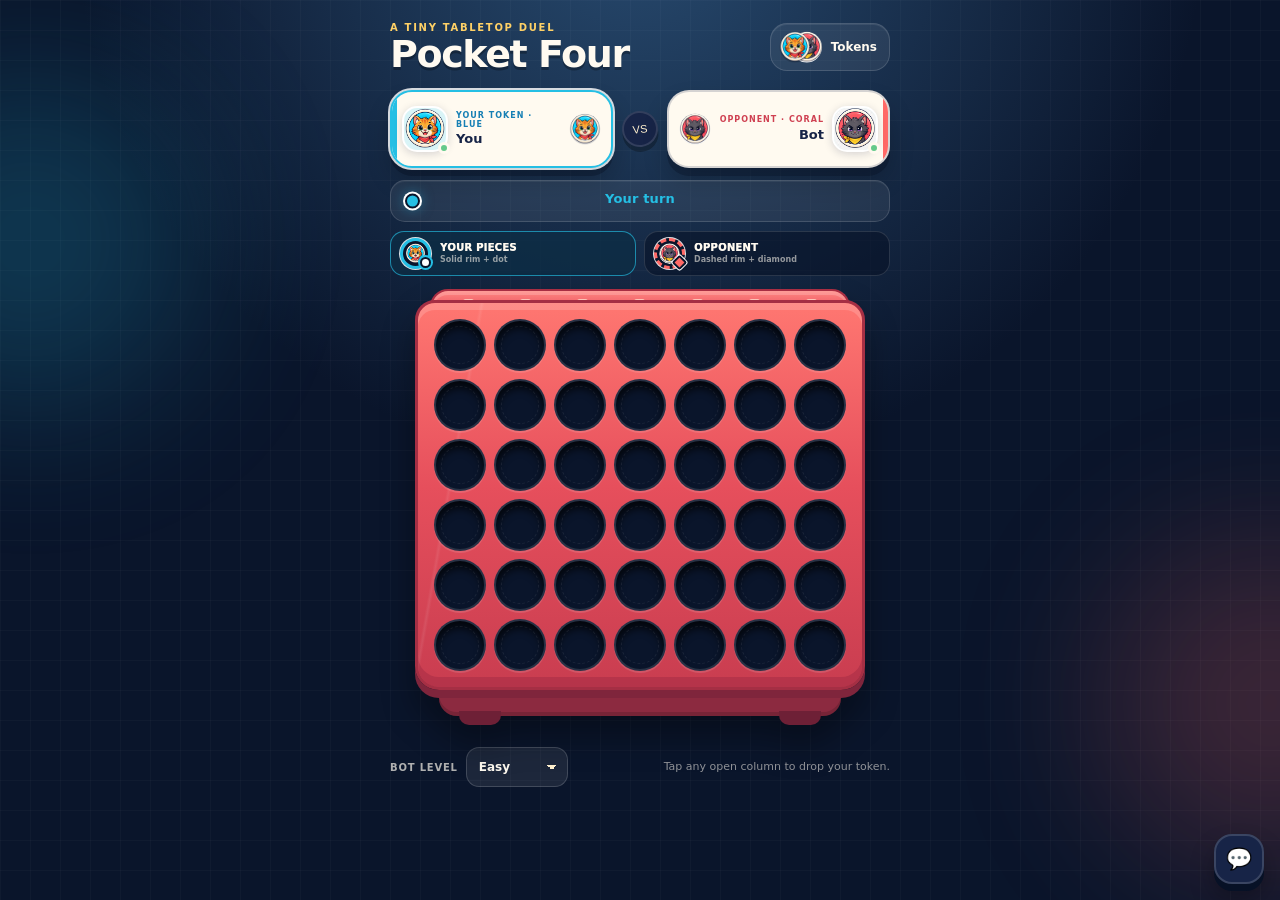
==== commit 2f7e5963: "Enhance player ownership indicators and update styles for clarity" ====
--- a/test/browser_fixture.html
+++ b/test/browser_fixture.html
@@ -20,22 +20,26 @@
     <section class="topbar" aria-label="Players">
       <article class="player left" id="player1Panel">
         <div class="player-portrait"><img id="player1Avatar" src="../assets/tokens/whisker-rivals-1.png" alt="Player one avatar"><span class="presence-dot"></span></div>
-        <div class="player-copy"><span class="seat-label">Blue side</span><div class="name" id="player1Name">You</div><div class="wins" id="player1Wins">Wins <span>0</span></div></div>
+        <div class="player-copy"><span class="seat-label" id="player1SeatLabel">Your token · Blue</span><div class="name" id="player1Name">You</div><div class="wins" id="player1Wins">Wins <span>0</span></div></div>
         <img class="player-token" id="player1Token" src="../assets/tokens/whisker-rivals-1.png" alt="Player one token">
       </article>
       <div class="versus-mark" aria-hidden="true"><span>VS</span></div>
       <article class="player right" id="player2Panel">
         <img class="player-token" id="player2Token" src="../assets/tokens/whisker-rivals-2.png" alt="Player two token">
-        <div class="player-copy player-copy-right"><span class="seat-label">Coral side</span><div class="name" id="player2Name">Bot</div><div class="wins" id="player2Wins">Wins <span>0</span></div></div>
+        <div class="player-copy player-copy-right"><span class="seat-label" id="player2SeatLabel">Opponent · Coral</span><div class="name" id="player2Name">Bot</div><div class="wins" id="player2Wins">Wins <span>0</span></div></div>
         <div class="player-portrait"><img id="player2Avatar" src="../assets/tokens/whisker-rivals-2.png" alt="Player two avatar"><span class="presence-dot"></span></div>
       </article>
     </section>
     <div class="turn-indicator" id="status" role="status">Your turn</div>
-    <section class="board-stage" aria-label="Four in a row game board">
+    <div class="ownership-legend" id="ownershipLegend" aria-label="Token ownership guide">
+      <div class="owner-key owner-key-you" id="yourOwnerKey" data-player="1"><span class="owner-token-frame" aria-hidden="true"><img id="yourLegendToken" src="../assets/tokens/whisker-rivals-1.png" alt=""></span><span class="owner-key-copy"><strong>Your pieces</strong><small>Solid rim + dot</small></span></div>
+      <div class="owner-key owner-key-opponent" id="opponentOwnerKey" data-player="2"><span class="owner-token-frame" aria-hidden="true"><img id="opponentLegendToken" src="../assets/tokens/whisker-rivals-2.png" alt=""></span><span class="owner-key-copy"><strong>Opponent</strong><small>Dashed rim + diamond</small></span></div>
+    </div>
+    <section class="board-stage" aria-label="Four in a row game board" aria-describedby="ownershipLegend">
       <div class="board-lip" aria-hidden="true"><span></span><span></span><span></span><span></span><span></span><span></span><span></span></div>
       <div id="board"></div><div class="board-foot" aria-hidden="true"><span></span><span></span></div>
     </section>
-    <div id="winnerBanner" class="winner-banner" hidden><span class="winner-banner-emoji" id="winnerEmoji">🏆</span><span class="winner-banner-text"><strong id="winnerNameDisplay">Player</strong> wins the shelf!</span><div class="winner-banner-actions"><button class="winner-btn" id="winnerPlayAgain">Rematch</button></div></div>
+    <div id="winnerBanner" class="winner-banner" hidden><span class="winner-banner-emoji" id="winnerEmoji">🏆</span><span class="winner-banner-text"><strong id="winnerNameDisplay">Player</strong><span id="winnerVerb"> wins the shelf!</span></span><div class="winner-banner-actions"><button class="winner-btn" id="winnerPlayAgain">Rematch</button></div></div>
     <div class="controls"><label class="difficulty-control" id="difficultyControl"><span>Bot level</span><select id="difficulty"><option value="1">Easy</option><option value="3">Medium</option><option value="5">Hard</option></select></label><p class="board-tip">Tap any open column to drop your token.</p></div>
   </main>
   <button id="chatToggle" class="chat-toggle" type="button" aria-label="Түргэн чат" aria-expanded="false">💬</button>
--- a/style.css
+++ b/style.css
@@ -171,6 +171,14 @@
 
 .player.right::before{left:auto;right:0;background:var(--coral)}
 
+.player.is-you{
+  border-color:var(--owner-accent,var(--blue));
+  box-shadow:0 0 0 2px rgba(255,255,255,.82),0 8px 0 rgba(4,13,29,.3),0 14px 25px rgba(0,0,0,.2);
+}
+.player.left{--owner-accent:var(--blue)}
+.player.right{--owner-accent:var(--coral)}
+.player.is-opponent{border-color:rgba(23,36,71,.18)}
+
 .player-portrait{
   position:relative;
   flex:0 0 46px;
@@ -279,12 +287,82 @@
   transform:translateY(-50%);
   box-shadow:0 0 14px rgba(37,191,228,.5);
 }
+.turn-indicator[data-owner]::before{
+  width:11px;
+  height:11px;
+  border:2px solid var(--night-deep);
+  background:var(--blue);
+  box-shadow:0 0 0 2px #fff,0 0 14px rgba(37,191,228,.55);
+}
+.turn-indicator[data-player="2"]::before{background:var(--coral);box-shadow:0 0 0 2px #fff,0 0 14px rgba(255,105,102,.55)}
+.turn-indicator[data-owner="opponent"]::before{border-radius:2px;transform:translateY(-50%) rotate(45deg)}
+
+.ownership-legend{
+  width:min(100%,500px);
+  margin-top:9px;
+  display:grid;
+  grid-template-columns:repeat(2,minmax(0,1fr));
+  gap:8px;
+}
+
+.owner-key{
+  --chip-color:var(--blue);
+  min-width:0;
+  min-height:44px;
+  padding:6px 9px;
+  border:1px solid rgba(255,255,255,.13);
+  border-radius:14px;
+  display:flex;
+  align-items:center;
+  gap:9px;
+  background:rgba(7,18,39,.58);
+  color:var(--paper);
+}
+
+.owner-key[data-player="2"]{--chip-color:var(--coral)}
+.owner-key-you{border-color:color-mix(in srgb,var(--chip-color) 65%,transparent);background:color-mix(in srgb,var(--chip-color) 12%,rgba(7,18,39,.72))}
+
+.owner-token-frame{
+  position:relative;
+  flex:0 0 31px;
+  width:31px;
+  height:31px;
+  padding:2px;
+  border:3px solid var(--chip-color);
+  border-radius:50%;
+  background:var(--night-deep);
+  box-shadow:0 0 0 1px rgba(255,255,255,.85);
+}
+.owner-key-opponent .owner-token-frame{border-style:dashed}
+.owner-token-frame img{width:100%;height:100%;border-radius:50%;object-fit:cover;clip-path:circle(49%)}
+.owner-token-frame::after{
+  content:"";
+  position:absolute;
+  z-index:2;
+  right:-3px;
+  bottom:-2px;
+  width:7px;
+  height:7px;
+  border:2px solid var(--night-deep);
+  border-radius:50%;
+  background:#fff;
+  box-shadow:0 0 0 2px var(--chip-color);
+}
+.owner-key-opponent .owner-token-frame::after{
+  border-radius:2px;
+  background:var(--chip-color);
+  box-shadow:0 0 0 1px #fff;
+  transform:rotate(45deg);
+}
+.owner-key-copy{min-width:0;display:flex;flex-direction:column;line-height:1.05}
+.owner-key-copy strong{overflow:hidden;text-overflow:ellipsis;white-space:nowrap;font-size:10px;font-weight:950;letter-spacing:.25px;text-transform:uppercase}
+.owner-key-copy small{margin-top:3px;color:rgba(255,250,240,.57);font-size:8px;font-weight:700}
 
 .board-stage{
   position:relative;
   width:max-content;
   max-width:100%;
-  margin:20px auto 8px;
+  margin:13px auto 8px;
   padding-top:11px;
   filter:drop-shadow(0 20px 16px rgba(0,0,0,.34));
 }
@@ -387,6 +465,20 @@
   pointer-events:none;
 }
 
+.cell[data-player="1"],.drop-disk[data-player="1"]{
+  --chip-color:var(--blue);
+  --chip-well:#083c5b;
+}
+.cell[data-player="2"],.drop-disk[data-player="2"]{
+  --chip-color:var(--coral);
+  --chip-well:#5c1b31;
+}
+.cell[data-player]{
+  border-color:color-mix(in srgb,var(--chip-color) 78%,white);
+  background:var(--chip-well);
+  box-shadow:inset 0 7px 9px rgba(0,0,0,.68),0 0 0 2px rgba(255,255,255,.18),0 2px 0 rgba(255,255,255,.15);
+}
+
 .token-art{
   position:relative;
   z-index:2;
@@ -400,15 +492,52 @@
   animation:tokenSettle .24s cubic-bezier(.2,.9,.3,1.35) both;
 }
 
+.cell[data-player] .token-art,
+.drop-disk[data-player] .token-art{
+  width:80%;
+  height:80%;
+  border:4px solid var(--chip-color);
+  outline:2px solid rgba(255,255,255,.92);
+  outline-offset:0;
+  clip-path:none;
+  box-sizing:border-box;
+  filter:drop-shadow(0 3px 2px rgba(0,0,0,.42));
+}
+.cell[data-owner="opponent"] .token-art,
+.drop-disk[data-owner="opponent"] .token-art{border-style:dashed}
+
+.cell[data-owner]::after{
+  content:"";
+  position:absolute;
+  z-index:4;
+  right:7%;
+  bottom:7%;
+  width:8px;
+  height:8px;
+  border:2px solid var(--night-deep);
+  border-radius:50%;
+  background:#fff;
+  box-shadow:0 0 0 2px var(--chip-color),0 2px 3px rgba(0,0,0,.35);
+  pointer-events:none;
+}
+.cell[data-owner="opponent"]::after{
+  border-radius:2px;
+  background:var(--chip-color);
+  box-shadow:0 0 0 1px #fff,0 2px 3px rgba(0,0,0,.35);
+  transform:rotate(45deg);
+}
+
 .drop-disk{
   position:absolute;
   z-index:10;
   border-radius:50%;
-  overflow:hidden;
+  display:grid;
+  place-items:center;
+  overflow:visible;
   pointer-events:none;
 }
 
-.drop-disk .token-art{width:100%;height:100%;animation:none}
+.drop-disk .token-art{animation:none}
 
 .cell.last-inserted{animation:lastInsertedGlow 1.2s ease-in-out infinite alternate}
 .cell.winner{z-index:5;animation:winnerCell .58s ease infinite alternate!important}
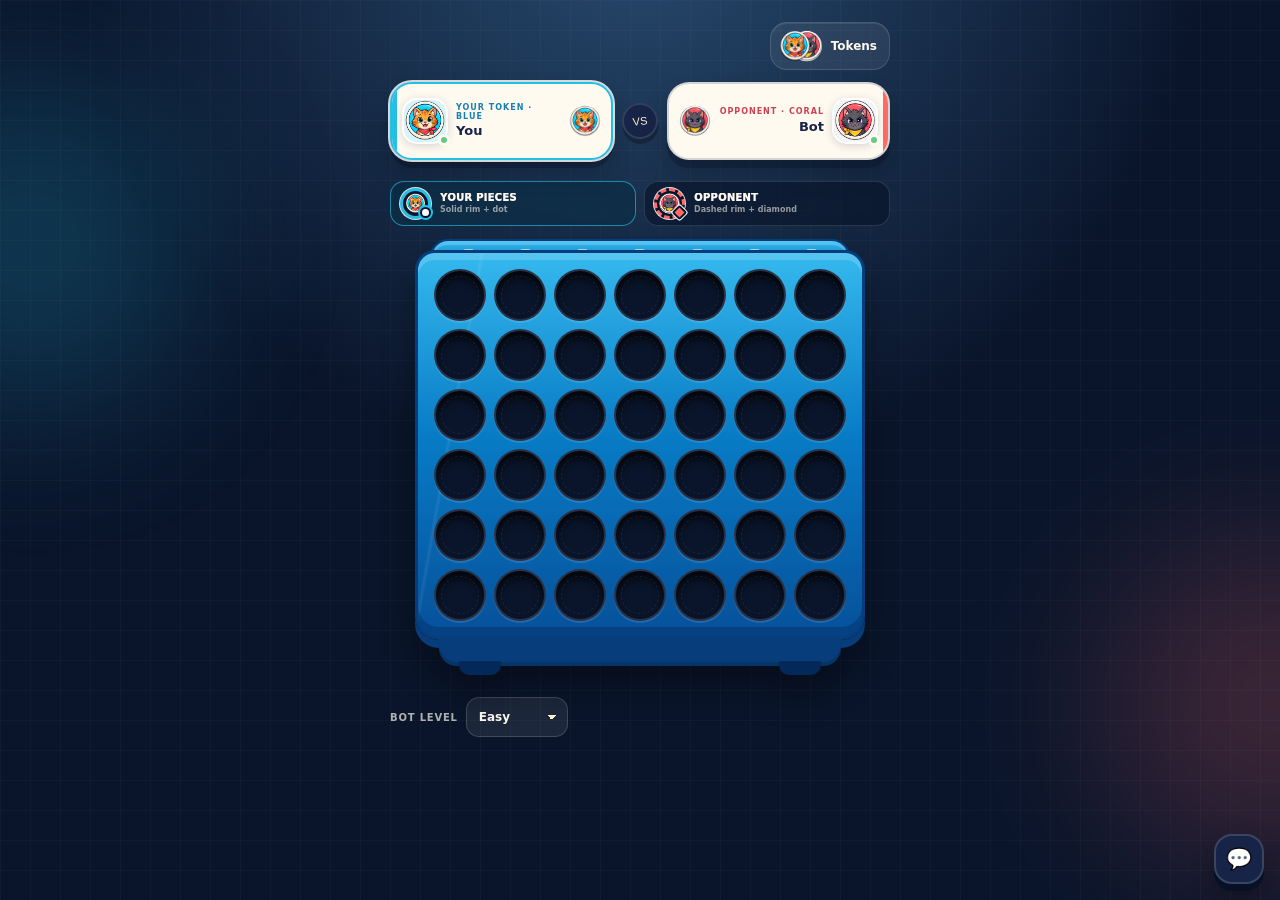
==== commit 52e40289: "Update styles and improve accessibility with screen reader support" ====
--- a/test/browser_fixture.html
+++ b/test/browser_fixture.html
@@ -12,7 +12,6 @@
   <div class="room-glow room-glow-two" aria-hidden="true"></div>
   <main class="phone game-shell">
     <header class="game-heading">
-      <div><p class="game-kicker">A tiny tabletop duel</p><h1>Pocket Four</h1></div>
       <button id="tokenEditBtn" class="token-edit-btn" type="button" aria-label="Choose a token pair">
         <span class="token-edit-stack" aria-hidden="true"><img id="tokenEditPreview1" src="../assets/tokens/whisker-rivals-1.png" alt=""><img id="tokenEditPreview2" src="../assets/tokens/whisker-rivals-2.png" alt=""></span><span>Tokens</span>
       </button>
@@ -30,7 +29,7 @@
         <div class="player-portrait"><img id="player2Avatar" src="../assets/tokens/whisker-rivals-2.png" alt="Player two avatar"><span class="presence-dot"></span></div>
       </article>
     </section>
-    <div class="turn-indicator" id="status" role="status">Your turn</div>
+    <div class="sr-only" id="status" role="status">Your turn</div>
     <div class="ownership-legend" id="ownershipLegend" aria-label="Token ownership guide">
       <div class="owner-key owner-key-you" id="yourOwnerKey" data-player="1"><span class="owner-token-frame" aria-hidden="true"><img id="yourLegendToken" src="../assets/tokens/whisker-rivals-1.png" alt=""></span><span class="owner-key-copy"><strong>Your pieces</strong><small>Solid rim + dot</small></span></div>
       <div class="owner-key owner-key-opponent" id="opponentOwnerKey" data-player="2"><span class="owner-token-frame" aria-hidden="true"><img id="opponentLegendToken" src="../assets/tokens/whisker-rivals-2.png" alt=""></span><span class="owner-key-copy"><strong>Opponent</strong><small>Dashed rim + diamond</small></span></div>
@@ -40,7 +39,7 @@
       <div id="board"></div><div class="board-foot" aria-hidden="true"><span></span><span></span></div>
     </section>
     <div id="winnerBanner" class="winner-banner" hidden><span class="winner-banner-emoji" id="winnerEmoji">🏆</span><span class="winner-banner-text"><strong id="winnerNameDisplay">Player</strong><span id="winnerVerb"> wins the shelf!</span></span><div class="winner-banner-actions"><button class="winner-btn" id="winnerPlayAgain">Rematch</button></div></div>
-    <div class="controls"><label class="difficulty-control" id="difficultyControl"><span>Bot level</span><select id="difficulty"><option value="1">Easy</option><option value="3">Medium</option><option value="5">Hard</option></select></label><p class="board-tip">Tap any open column to drop your token.</p></div>
+    <div class="controls"><label class="difficulty-control" id="difficultyControl"><span>Bot level</span><select id="difficulty"><option value="1">Easy</option><option value="3">Medium</option><option value="5">Hard</option></select></label></div>
   </main>
   <button id="chatToggle" class="chat-toggle" type="button" aria-label="Түргэн чат" aria-expanded="false">💬</button>
   <div id="chatPicker" class="chat-picker" aria-hidden="true"><div class="chat-picker-title">Түргэн чат</div><div class="chat-phrases" id="chatPhrases"></div><form id="customChatForm" class="custom-chat-form" hidden><button id="customChatBack" class="custom-chat-back" type="button">←</button><input id="customChatInput" class="custom-chat-input" type="text" maxlength="80" placeholder="Type a message…"><button class="custom-chat-send" type="submit">Send</button></form></div>
--- a/style.css
+++ b/style.css
@@ -7,6 +7,11 @@
   --cream:#fff0cf;
   --blue:#25bfe4;
   --blue-deep:#167fb4;
+  --board-light:#35b9ee;
+  --board-mid:#087bc5;
+  --board-deep:#07509a;
+  --board-edge:#063d7a;
+  --board-shadow:#04285a;
   --coral:#ff6966;
   --coral-deep:#cf4051;
   --gold:#ffd166;
@@ -17,6 +22,18 @@
 }
 
 *{box-sizing:border-box}
+
+.sr-only{
+  position:absolute!important;
+  width:1px!important;
+  height:1px!important;
+  padding:0!important;
+  margin:-1px!important;
+  overflow:hidden!important;
+  clip:rect(0,0,0,0)!important;
+  white-space:nowrap!important;
+  border:0!important;
+}
 
 html{min-height:100%;background:var(--night-deep)}
 
@@ -77,9 +94,9 @@
   width:min(100%,500px);
   display:flex;
   align-items:center;
-  justify-content:space-between;
+  justify-content:flex-end;
   gap:16px;
-  margin-bottom:18px;
+  margin-bottom:12px;
 }
 
 .game-kicker,.prep-kicker{
@@ -379,10 +396,10 @@
   grid-template-columns:repeat(7,1fr);
   gap:var(--cell-gap);
   align-items:center;
-  border:2px solid #a92e43;
+  border:2px solid var(--board-edge);
   border-bottom:0;
   border-radius:18px 18px 3px 3px;
-  background:linear-gradient(#ff8680,#e84d5e);
+  background:linear-gradient(var(--board-light),var(--board-mid));
   box-shadow:inset 0 4px rgba(255,255,255,.18);
 }
 
@@ -402,15 +419,15 @@
   grid-template-rows:repeat(6,var(--cell-size));
   gap:var(--cell-gap);
   padding:clamp(10px,3vw,16px);
-  border:3px solid #a52f44;
+  border:3px solid var(--board-edge);
   border-radius:20px 20px 24px 24px;
   background:
     linear-gradient(100deg,transparent 12%,rgba(255,255,255,.08) 12.5%,transparent 13%),
-    linear-gradient(180deg,#ff7771 0%,#e64f5c 48%,#c93d50 100%);
+    linear-gradient(180deg,var(--board-light) 0%,var(--board-mid) 48%,var(--board-deep) 100%);
   box-shadow:
     inset 0 7px rgba(255,255,255,.17),
-    inset 0 -10px rgba(111,22,53,.22),
-    0 8px 0 #7f253c;
+    inset 0 -10px rgba(1,28,77,.3),
+    0 8px 0 var(--board-edge);
 }
 
 .board-foot{
@@ -419,7 +436,7 @@
   height:22px;
   margin:4px 24px 0;
   border-radius:0 0 18px 18px;
-  background:#8c2a40;
+  background:var(--board-edge);
   box-shadow:inset 0 -4px rgba(0,0,0,.15);
 }
 
@@ -429,7 +446,7 @@
   width:42px;
   height:14px;
   border-radius:0 0 10px 10px;
-  background:#6e2036;
+  background:var(--board-shadow);
 }
 .board-foot span:first-child{left:20px}
 .board-foot span:last-child{right:20px}
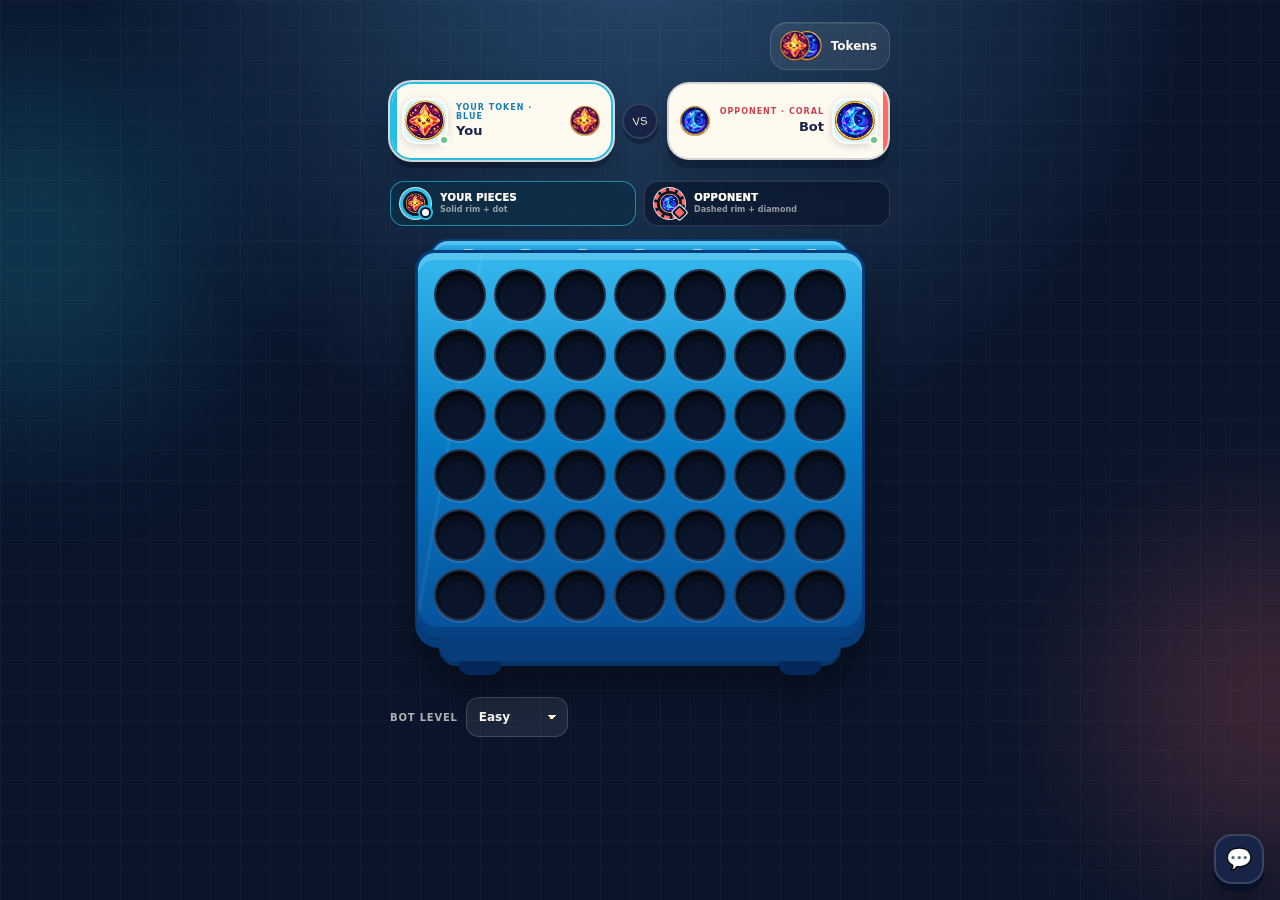
==== commit 26272c91: "Refactor code structure for improved readability and maintainability" ====
--- a/test/browser_fixture.html
+++ b/test/browser_fixture.html
@@ -13,26 +13,26 @@
   <main class="phone game-shell">
     <header class="game-heading">
       <button id="tokenEditBtn" class="token-edit-btn" type="button" aria-label="Choose a token pair">
-        <span class="token-edit-stack" aria-hidden="true"><img id="tokenEditPreview1" src="../assets/tokens/whisker-rivals-1.png" alt=""><img id="tokenEditPreview2" src="../assets/tokens/whisker-rivals-2.png" alt=""></span><span>Tokens</span>
+        <span class="token-edit-stack" aria-hidden="true"><img id="tokenEditPreview1" src="../assets/tokens/prism-pals-1.png" alt=""><img id="tokenEditPreview2" src="../assets/tokens/prism-pals-2.png" alt=""></span><span>Tokens</span>
       </button>
     </header>
     <section class="topbar" aria-label="Players">
       <article class="player left" id="player1Panel">
-        <div class="player-portrait"><img id="player1Avatar" src="../assets/tokens/whisker-rivals-1.png" alt="Player one avatar"><span class="presence-dot"></span></div>
+        <div class="player-portrait"><img id="player1Avatar" src="../assets/tokens/prism-pals-1.png" alt="Player one avatar"><span class="presence-dot"></span></div>
         <div class="player-copy"><span class="seat-label" id="player1SeatLabel">Your token · Blue</span><div class="name" id="player1Name">You</div><div class="wins" id="player1Wins">Wins <span>0</span></div></div>
-        <img class="player-token" id="player1Token" src="../assets/tokens/whisker-rivals-1.png" alt="Player one token">
+        <img class="player-token" id="player1Token" src="../assets/tokens/prism-pals-1.png" alt="Player one token">
       </article>
       <div class="versus-mark" aria-hidden="true"><span>VS</span></div>
       <article class="player right" id="player2Panel">
-        <img class="player-token" id="player2Token" src="../assets/tokens/whisker-rivals-2.png" alt="Player two token">
+        <img class="player-token" id="player2Token" src="../assets/tokens/prism-pals-2.png" alt="Player two token">
         <div class="player-copy player-copy-right"><span class="seat-label" id="player2SeatLabel">Opponent · Coral</span><div class="name" id="player2Name">Bot</div><div class="wins" id="player2Wins">Wins <span>0</span></div></div>
-        <div class="player-portrait"><img id="player2Avatar" src="../assets/tokens/whisker-rivals-2.png" alt="Player two avatar"><span class="presence-dot"></span></div>
+        <div class="player-portrait"><img id="player2Avatar" src="../assets/tokens/prism-pals-2.png" alt="Player two avatar"><span class="presence-dot"></span></div>
       </article>
     </section>
     <div class="sr-only" id="status" role="status">Your turn</div>
     <div class="ownership-legend" id="ownershipLegend" aria-label="Token ownership guide">
-      <div class="owner-key owner-key-you" id="yourOwnerKey" data-player="1"><span class="owner-token-frame" aria-hidden="true"><img id="yourLegendToken" src="../assets/tokens/whisker-rivals-1.png" alt=""></span><span class="owner-key-copy"><strong>Your pieces</strong><small>Solid rim + dot</small></span></div>
-      <div class="owner-key owner-key-opponent" id="opponentOwnerKey" data-player="2"><span class="owner-token-frame" aria-hidden="true"><img id="opponentLegendToken" src="../assets/tokens/whisker-rivals-2.png" alt=""></span><span class="owner-key-copy"><strong>Opponent</strong><small>Dashed rim + diamond</small></span></div>
+      <div class="owner-key owner-key-you" id="yourOwnerKey" data-player="1"><span class="owner-token-frame" aria-hidden="true"><img id="yourLegendToken" src="../assets/tokens/prism-pals-1.png" alt=""></span><span class="owner-key-copy"><strong>Your pieces</strong><small>Solid rim + dot</small></span></div>
+      <div class="owner-key owner-key-opponent" id="opponentOwnerKey" data-player="2"><span class="owner-token-frame" aria-hidden="true"><img id="opponentLegendToken" src="../assets/tokens/prism-pals-2.png" alt=""></span><span class="owner-key-copy"><strong>Opponent</strong><small>Dashed rim + diamond</small></span></div>
     </div>
     <section class="board-stage" aria-label="Four in a row game board" aria-describedby="ownershipLegend">
       <div class="board-lip" aria-hidden="true"><span></span><span></span><span></span><span></span><span></span><span></span><span></span></div>
--- a/style.css
+++ b/style.css
@@ -623,6 +623,12 @@
   animation:bannerSlide .34s cubic-bezier(.2,.9,.3,1.3);
 }
 .winner-banner[hidden]{display:none}
+.winner-banner.tie-result{
+  border-color:rgba(255,209,102,.72);
+  background:linear-gradient(135deg,#fffaf0,#fff0c8);
+  box-shadow:0 0 0 3px rgba(255,209,102,.14),0 8px 0 rgba(4,13,29,.26),0 14px 28px rgba(0,0,0,.2);
+}
+.winner-banner.tie-result .winner-banner-text strong{font-size:17px;letter-spacing:1.5px}
 .winner-banner-emoji{font-size:27px;animation:bounce .55s ease .08s both}
 .winner-banner-text{font-size:13px;font-weight:750}
 .winner-banner-text strong{font-weight:950}
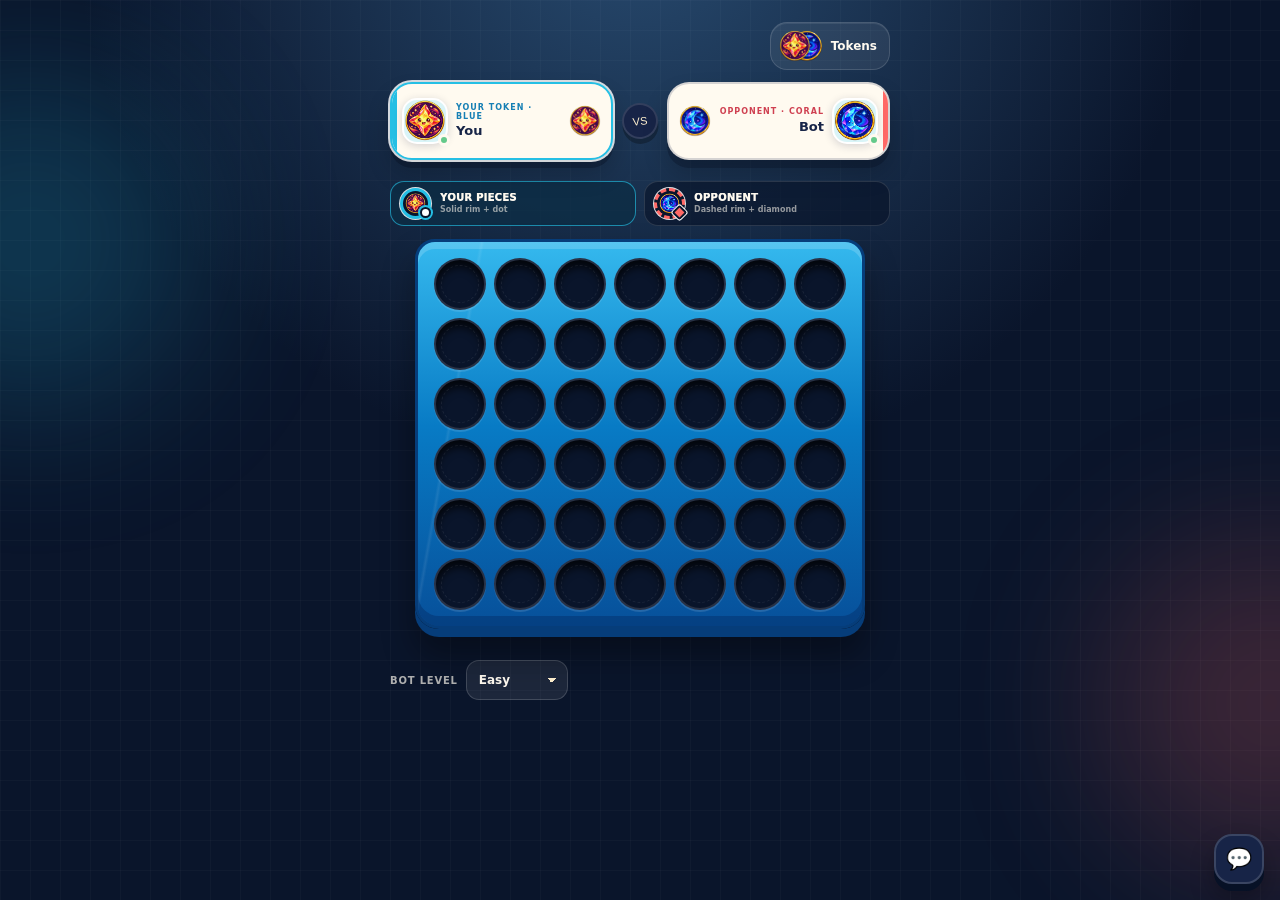
==== commit 3a423e22: "Remove unused board elements from HTML and CSS for cleaner structure" ====
--- a/test/browser_fixture.html
+++ b/test/browser_fixture.html
@@ -35,8 +35,7 @@
       <div class="owner-key owner-key-opponent" id="opponentOwnerKey" data-player="2"><span class="owner-token-frame" aria-hidden="true"><img id="opponentLegendToken" src="../assets/tokens/prism-pals-2.png" alt=""></span><span class="owner-key-copy"><strong>Opponent</strong><small>Dashed rim + diamond</small></span></div>
     </div>
     <section class="board-stage" aria-label="Four in a row game board" aria-describedby="ownershipLegend">
-      <div class="board-lip" aria-hidden="true"><span></span><span></span><span></span><span></span><span></span><span></span><span></span></div>
-      <div id="board"></div><div class="board-foot" aria-hidden="true"><span></span><span></span></div>
+      <div id="board"></div>
     </section>
     <div id="winnerBanner" class="winner-banner" hidden><span class="winner-banner-emoji" id="winnerEmoji">🏆</span><span class="winner-banner-text"><strong id="winnerNameDisplay">Player</strong><span id="winnerVerb"> wins the shelf!</span></span><div class="winner-banner-actions"><button class="winner-btn" id="winnerPlayAgain">Rematch</button></div></div>
     <div class="controls"><label class="difficulty-control" id="difficultyControl"><span>Bot level</span><select id="difficulty"><option value="1">Easy</option><option value="3">Medium</option><option value="5">Hard</option></select></label></div>
--- a/style.css
+++ b/style.css
@@ -380,35 +380,7 @@
   width:max-content;
   max-width:100%;
   margin:13px auto 8px;
-  padding-top:11px;
   filter:drop-shadow(0 20px 16px rgba(0,0,0,.34));
-}
-
-.board-lip{
-  position:absolute;
-  z-index:2;
-  top:0;
-  left:15px;
-  right:15px;
-  height:23px;
-  padding:0 12px;
-  display:grid;
-  grid-template-columns:repeat(7,1fr);
-  gap:var(--cell-gap);
-  align-items:center;
-  border:2px solid var(--board-edge);
-  border-bottom:0;
-  border-radius:18px 18px 3px 3px;
-  background:linear-gradient(var(--board-light),var(--board-mid));
-  box-shadow:inset 0 4px rgba(255,255,255,.18);
-}
-
-.board-lip span{
-  justify-self:center;
-  width:11px;
-  height:5px;
-  border-radius:99px;
-  background:rgba(255,245,223,.65);
 }
 
 #board{
@@ -429,27 +401,6 @@
     inset 0 -10px rgba(1,28,77,.3),
     0 8px 0 var(--board-edge);
 }
-
-.board-foot{
-  position:relative;
-  z-index:1;
-  height:22px;
-  margin:4px 24px 0;
-  border-radius:0 0 18px 18px;
-  background:var(--board-edge);
-  box-shadow:inset 0 -4px rgba(0,0,0,.15);
-}
-
-.board-foot span{
-  position:absolute;
-  bottom:-9px;
-  width:42px;
-  height:14px;
-  border-radius:0 0 10px 10px;
-  background:var(--board-shadow);
-}
-.board-foot span:first-child{left:20px}
-.board-foot span:last-child{right:20px}
 
 .cell{
   position:relative;
